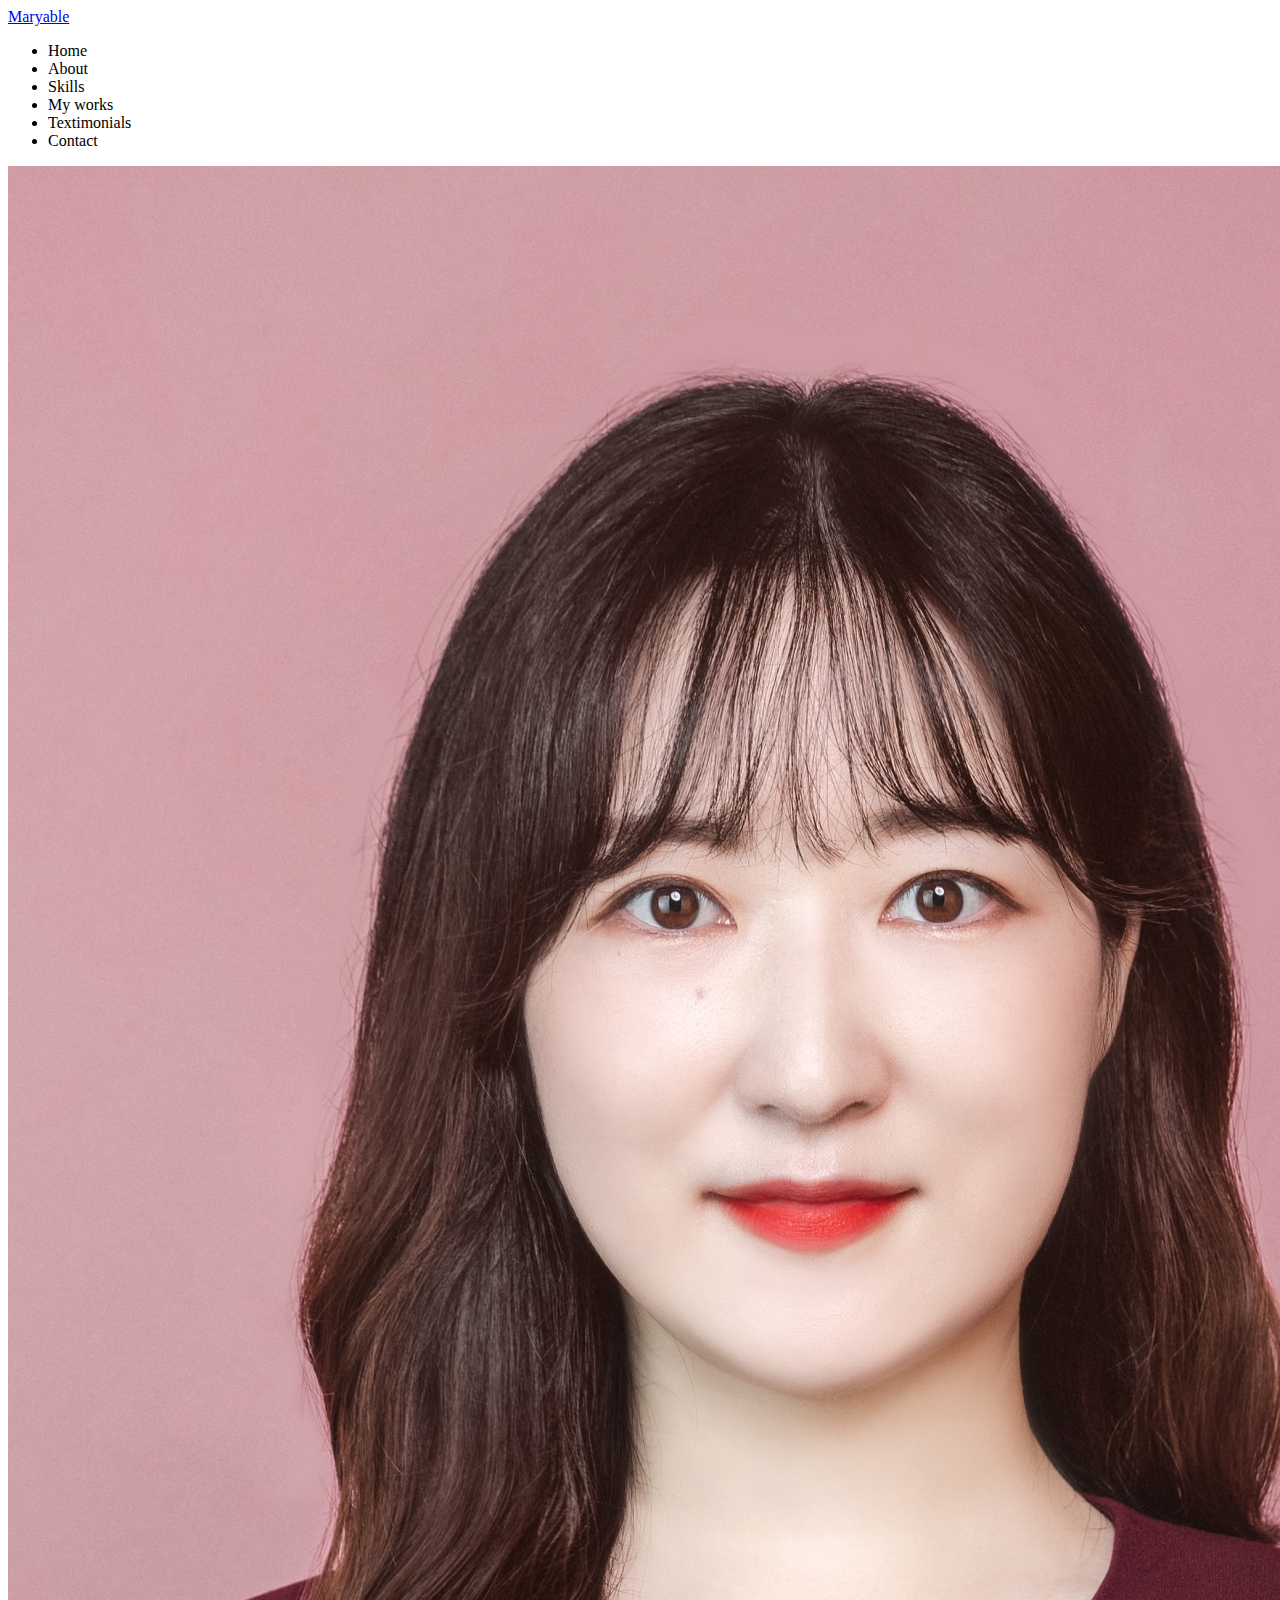
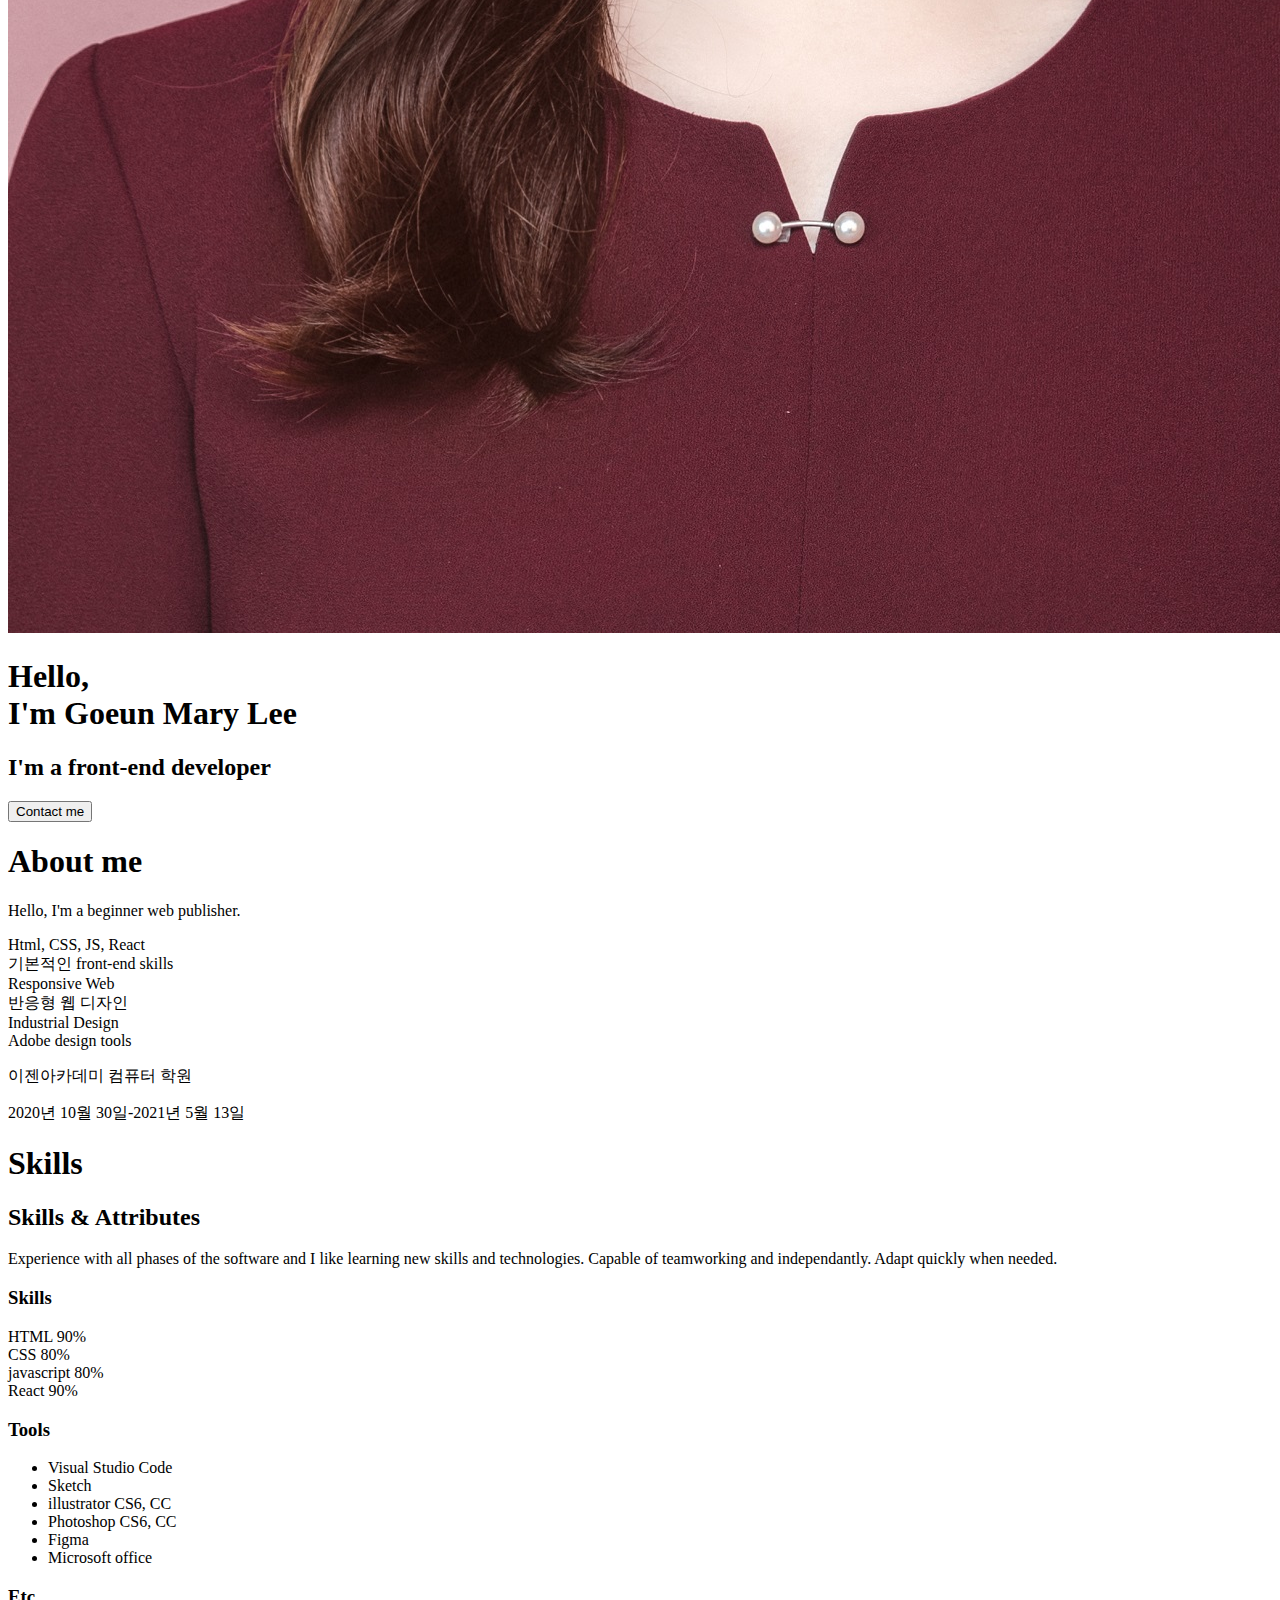
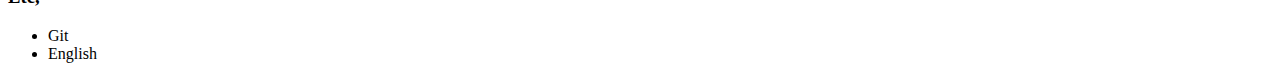
==== dreamcoding.html @ 1b55fbc9 "html-major_agiain" ====
<!DOCTYPE html>
<html lang="en">
<head>
    <meta charset="UTF-8">
    <meta name="viewport" content="width=device-width, initial-scale=1.0">
    <title>Mary's Portfolio</title>
    <meta name="description" content="portfolio for engineer Mary">
    <meta name="author" content="Goeun Mary Lee">
    <link rel = "preconnect"href = "https://fonts.gstatic.com">
    <link href = "https://fonts.googleapis.com/css2? family = Open + Sans : wght @ 300 & display = swap "rel ="stylesheet ">
    <script src="https://kit.fontawesome.com/b3711eecd7.js" crossorigin="anonymous"></script>
    <link rel="icon" type="images/png" href="images/Mary_favicon.png">
</head>
<body>
        <!-- nav bar -->
    <nav id="navbar">
        <div class="navbar__logo"><img src="images/Goeun_favicon.png" alt=""><a href="#">Maryable</a></div>
        <div>
            <ul class="navbar__menu">
                <li class="navbar__menu__item">Home</li>
                <li class="navbar__menu__item">About</li>
                <li class="navbar__menu__item">Skills</li>
                <li class="navbar__menu__item">My works</li>
                <li class="navbar__menu__item">Textimonials</li>
                <li class="navbar__menu__item">Contact</li>
            </ul>
        </div>
    </nav>
        <!-- home -->
    <section id="home">
        <img src="images/AvatarID.JPG" alt="MaryIDphoto" class="home__avatar">
        <h1 class="home__title">Hello, <br>
            I'm Goeun Mary Lee</h1>
            <h2 class="home__description">I'm a front-end developer</h2>
            <button class="home__contact">Contact me</button>
    </section>

        <!-- about -->
    <section id="about">
        <h1>About me</h1>
        <p>Hello, I'm a beginner web publisher. </p>
        <div class="about__majors">
            <div class="major"> <!-- Front-end major -->
                <div class="major__icon">
                    <i class="fab fa-html5"></i>
                </div>
                <div class="major__title">Html, CSS, JS, React</div>
                <div class="major__description">기본적인 front-end skills</div>
            </div> 

            <div class="major"> <!-- Responsive web major -->
                <div class="major__icon">
                    <i class="fas fa-laptop-code"></i>
                </div>
                <div class="major__title">Responsive Web</div>
                <div class="major__description">반응형 웹 디자인</div>
            </div>

            <div class="major"> <!-- design major -->
                <div class="major__icon">
                    <i class="fas fa-vector-square"></i>
                </div>
                <div class="major__title">Industrial Design</div>
                <div class="major__description">Adobe design tools</div>
            </div>

        </div>
        <div class="about__edu">
            <p class="school__name">이젠아카데미 컴퓨터 학원</p>
            <p class="school__period">2020년 10월 30일-2021년 5월 13일</p>
        </div>
    </section>

        <!-- skills -->
    <section id="skills">
        <h1>Skills</h1>
        <h2>Skills & Attributes</h2>
        <p>Experience with all phases of the software and I like learning new skills and technologies. Capable of teamworking and independantly. Adapt quickly when needed.</p>
        <div class="skillset">
            <div class="skillset__left">
                <h3 class="skillset__title">Skills</h3>
                <div class="skill">
                    <div class="skill_description">
                        <span>HTML</span>
                        <span>90%</span>
                    </div>
                    <div class="skill__bar">
                        <div class="skill__value"></div>
                    </div>
                </div> <!-- skill end -->

                <div class="skill">
                    <div class="skill_description">
                        <span>CSS</span>
                        <span>80%</span>
                    </div>
                    <div class="skill__bar">
                        <div class="skill__value"></div>
                    </div>
                </div> <!-- skill end -->

                <div class="skill">
                    <div class="skill_description">
                        <span>javascript</span>
                        <span>80%</span>
                    </div>
                    <div class="skill__bar">
                        <div class="skill__value"></div>
                    </div>
                </div> <!-- skill end -->

                <div class="skill">
                    <div class="skill_description">
                        <span>React</span>
                        <span>90%</span>
                    </div>
                    <div class="skill__bar">
                        <div class="skill__value"></div>
                    </div>
                </div> <!-- skill end -->
            </div> <!-- skillset left end -->
            <div class="skills__right">
                <div class="tools">
                    <h3 class="skillset__title">Tools</h3>
                    <ul class="tools__lists">
                        <li><span>Visual Studio Code</span></li>
                        <li><span>Sketch</span></li>
                        <li><span>illustrator CS6, CC</span></li>
                        <li><span>Photoshop CS6, CC</span></li>
                        <li><span>Figma</span></li>
                        <li><span>Microsoft office</span></li>
                    </ul>
                </div>
                <div class="etc">
                    <h3 class="skillset__title">Etc,</h3>
                    <ul class="tools__etc">
                        <li><span>Git</span></li>
                        <li><span>English</span></li>
                </div>
            </div> <!-- skills right end -->
        </div> <!-- skill set end -->
    </section>


        <!-- work -->
    <section id="work"></section>
        <!-- textimonials -->
    <section id="textimonials"></section>
        <!-- contact -->
    <section id="contact"></section>
</body>
</html>
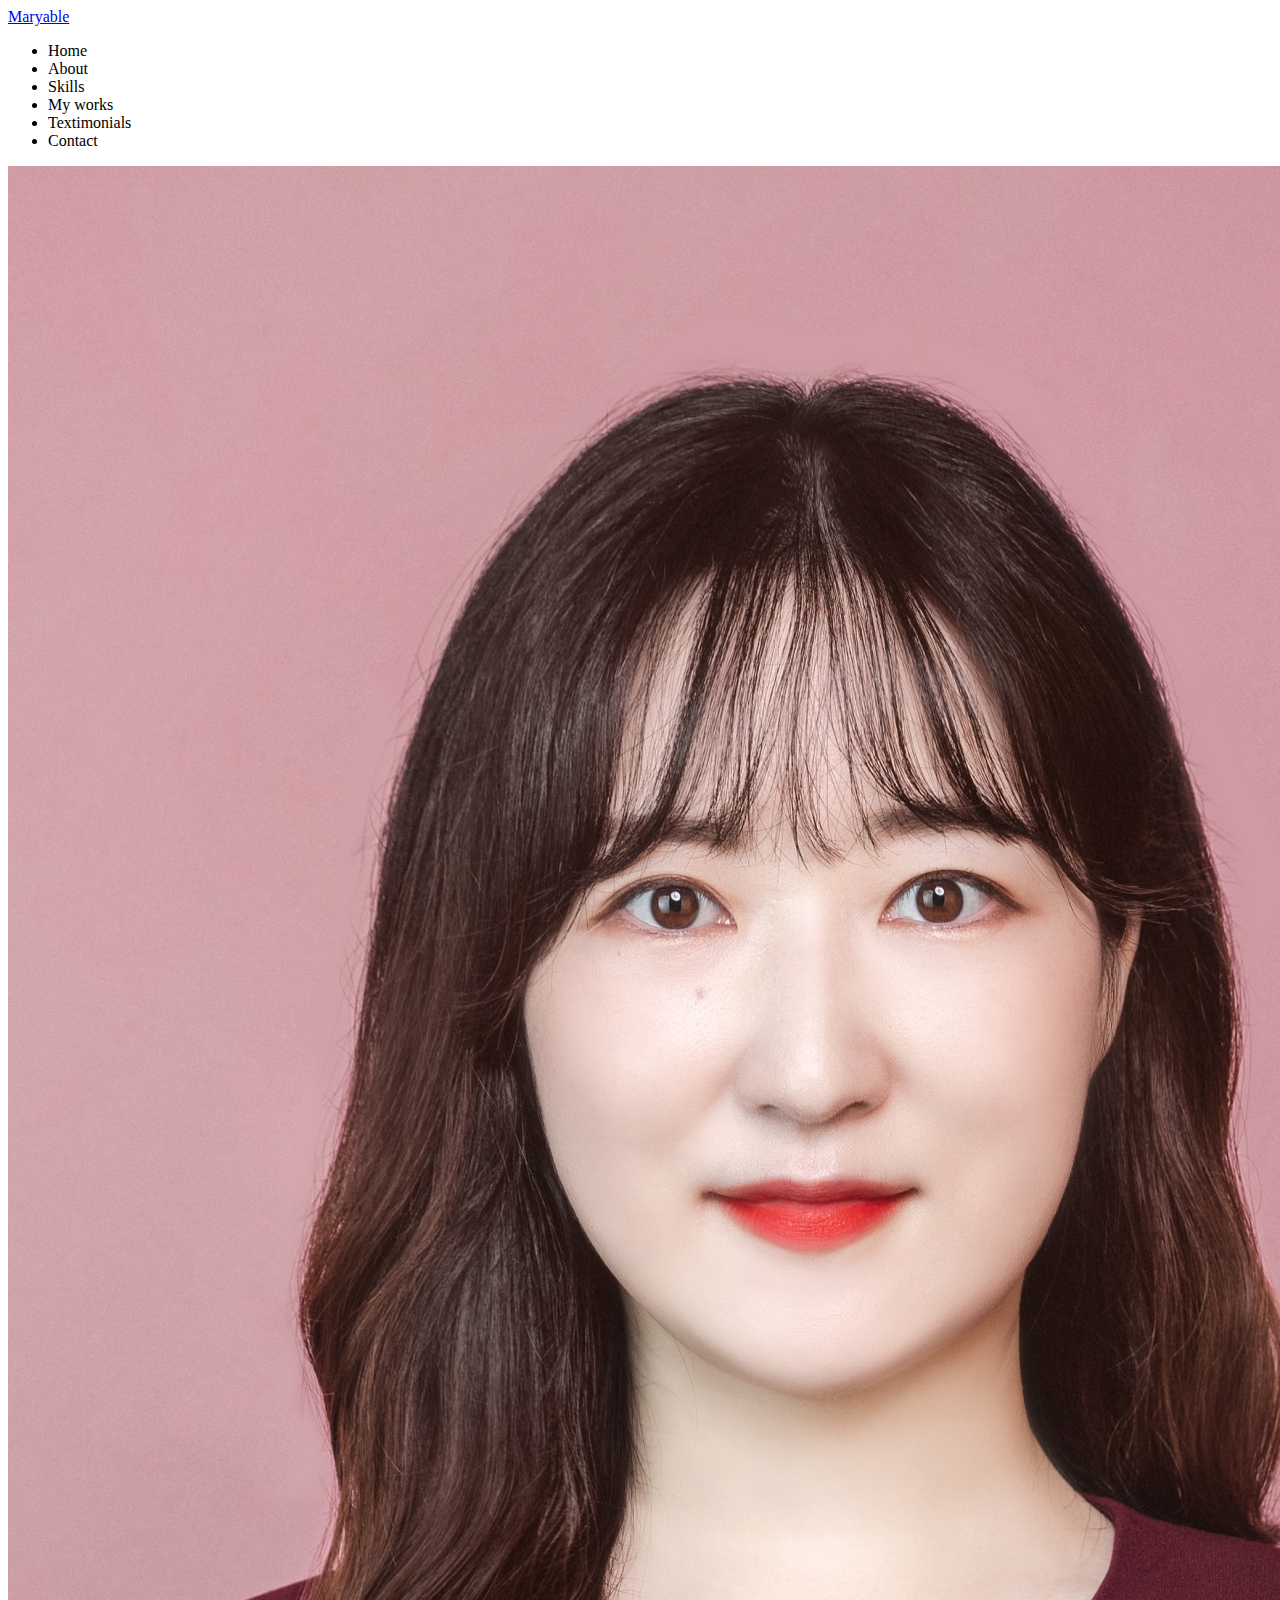
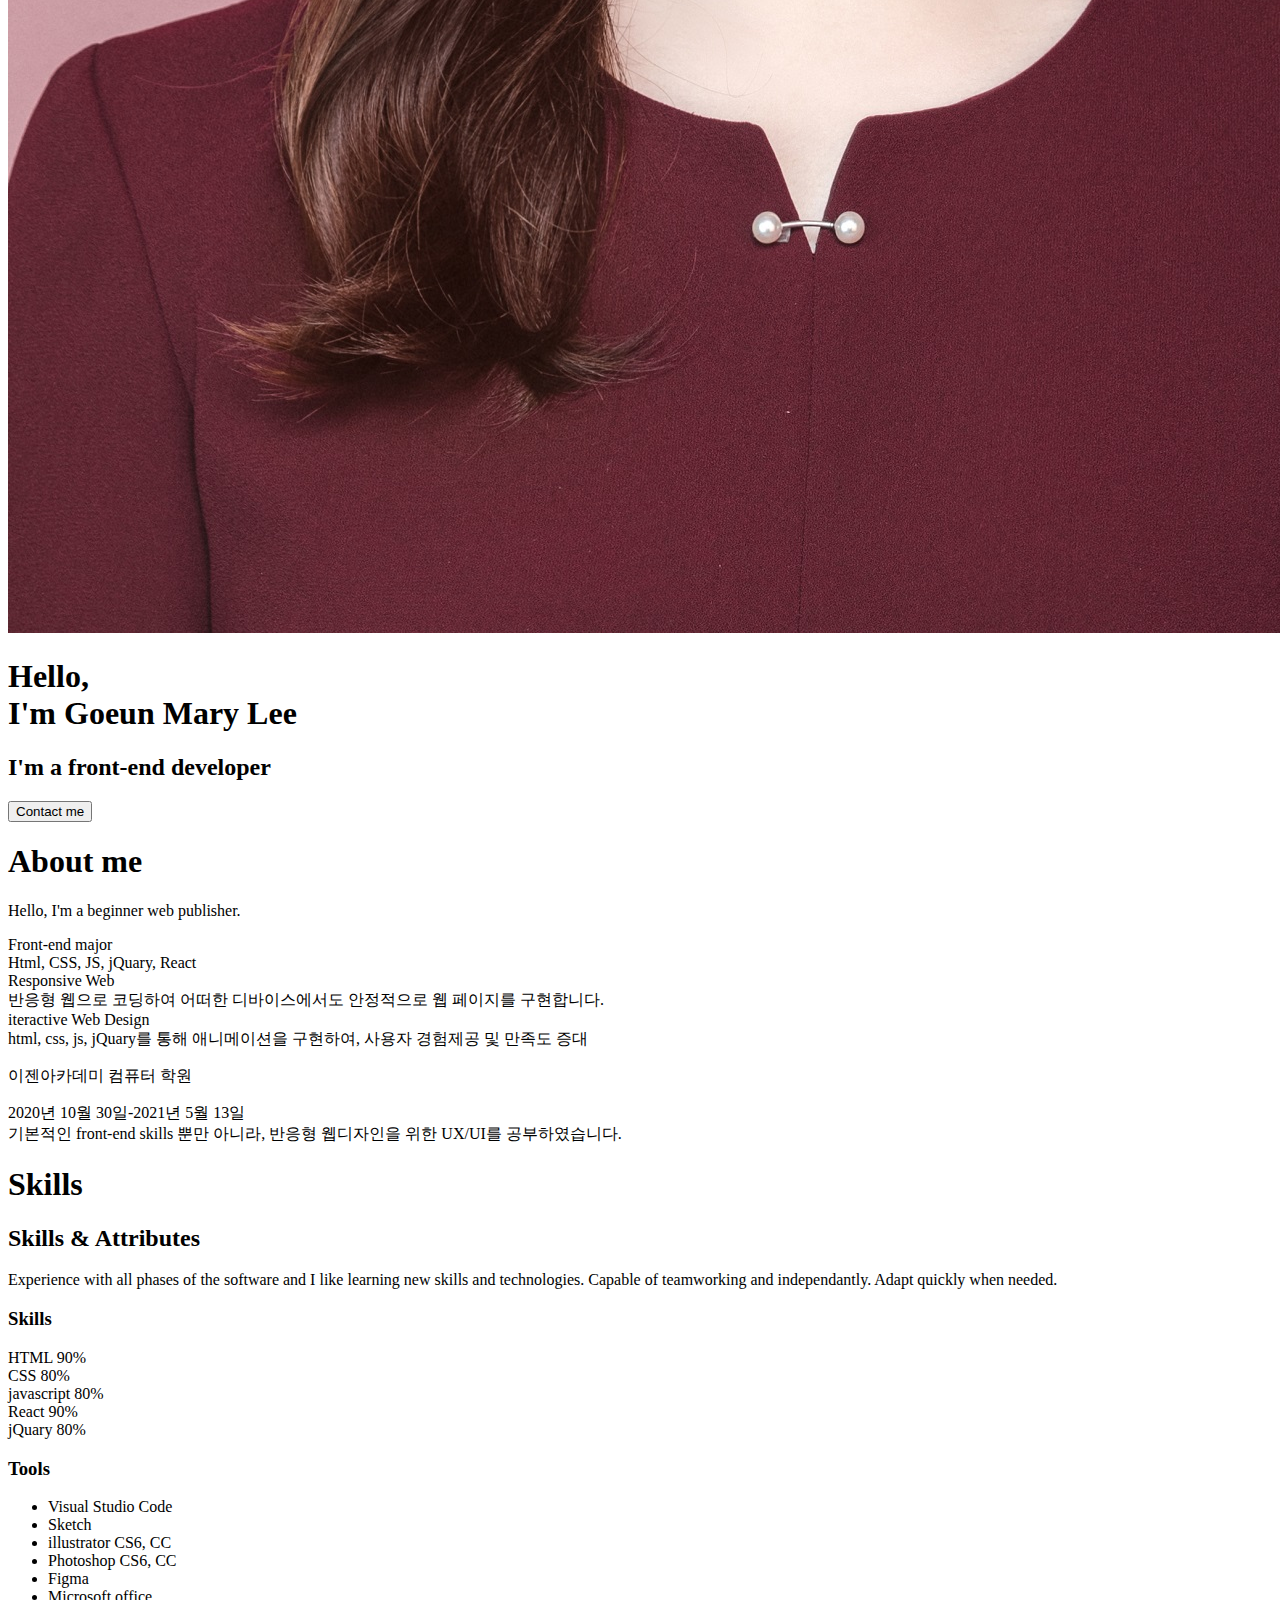
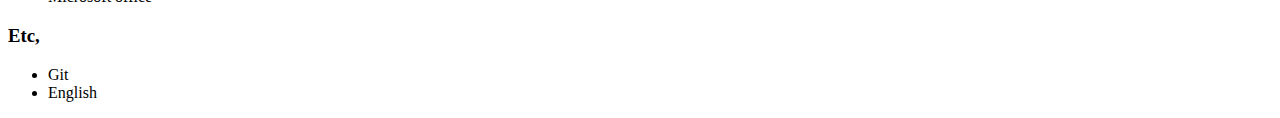
==== commit 731a36e0: "html-skills_major_update" ====
--- a/dreamcoding.html
+++ b/dreamcoding.html
@@ -44,8 +44,8 @@
                 <div class="major__icon">
                     <i class="fab fa-html5"></i>
                 </div>
-                <div class="major__title">Html, CSS, JS, React</div>
-                <div class="major__description">기본적인 front-end skills</div>
+                <div class="major__title">Front-end major</div>
+                <div class="major__description">Html, CSS, JS, jQuary, React</div>
             </div> 
 
             <div class="major"> <!-- Responsive web major -->
@@ -53,21 +53,21 @@
                     <i class="fas fa-laptop-code"></i>
                 </div>
                 <div class="major__title">Responsive Web</div>
-                <div class="major__description">반응형 웹 디자인</div>
+                <div class="major__description">반응형 웹으로 코딩하여 어떠한 디바이스에서도 안정적으로 웹 페이지를 구현합니다. </div>
             </div>
 
             <div class="major"> <!-- design major -->
                 <div class="major__icon">
                     <i class="fas fa-vector-square"></i>
                 </div>
-                <div class="major__title">Industrial Design</div>
-                <div class="major__description">Adobe design tools</div>
+                <div class="major__title">iteractive Web Design</div>
+                <div class="major__description">html, css, js, jQuary를 통해 애니메이션을 구현하여, 사용자 경험제공 및 만족도 증대 </div>
             </div>
 
         </div>
         <div class="about__edu">
             <p class="school__name">이젠아카데미 컴퓨터 학원</p>
-            <p class="school__period">2020년 10월 30일-2021년 5월 13일</p>
+            <p class="school__period">2020년 10월 30일-2021년 5월 13일<br> 기본적인 front-end skills 뿐만 아니라, 반응형 웹디자인을 위한 UX/UI를 공부하였습니다. </p>
         </div>
     </section>
 
@@ -118,6 +118,17 @@
                         <div class="skill__value"></div>
                     </div>
                 </div> <!-- skill end -->
+
+                <div class="skill">
+                    <div class="skill_description">
+                        <span>jQuary</span>
+                        <span>80%</span>
+                    </div>
+                    <div class="skill__bar">
+                        <div class="skill__value"></div>
+                    </div>
+                </div> <!-- skill end -->
+
             </div> <!-- skillset left end -->
             <div class="skills__right">
                 <div class="tools">
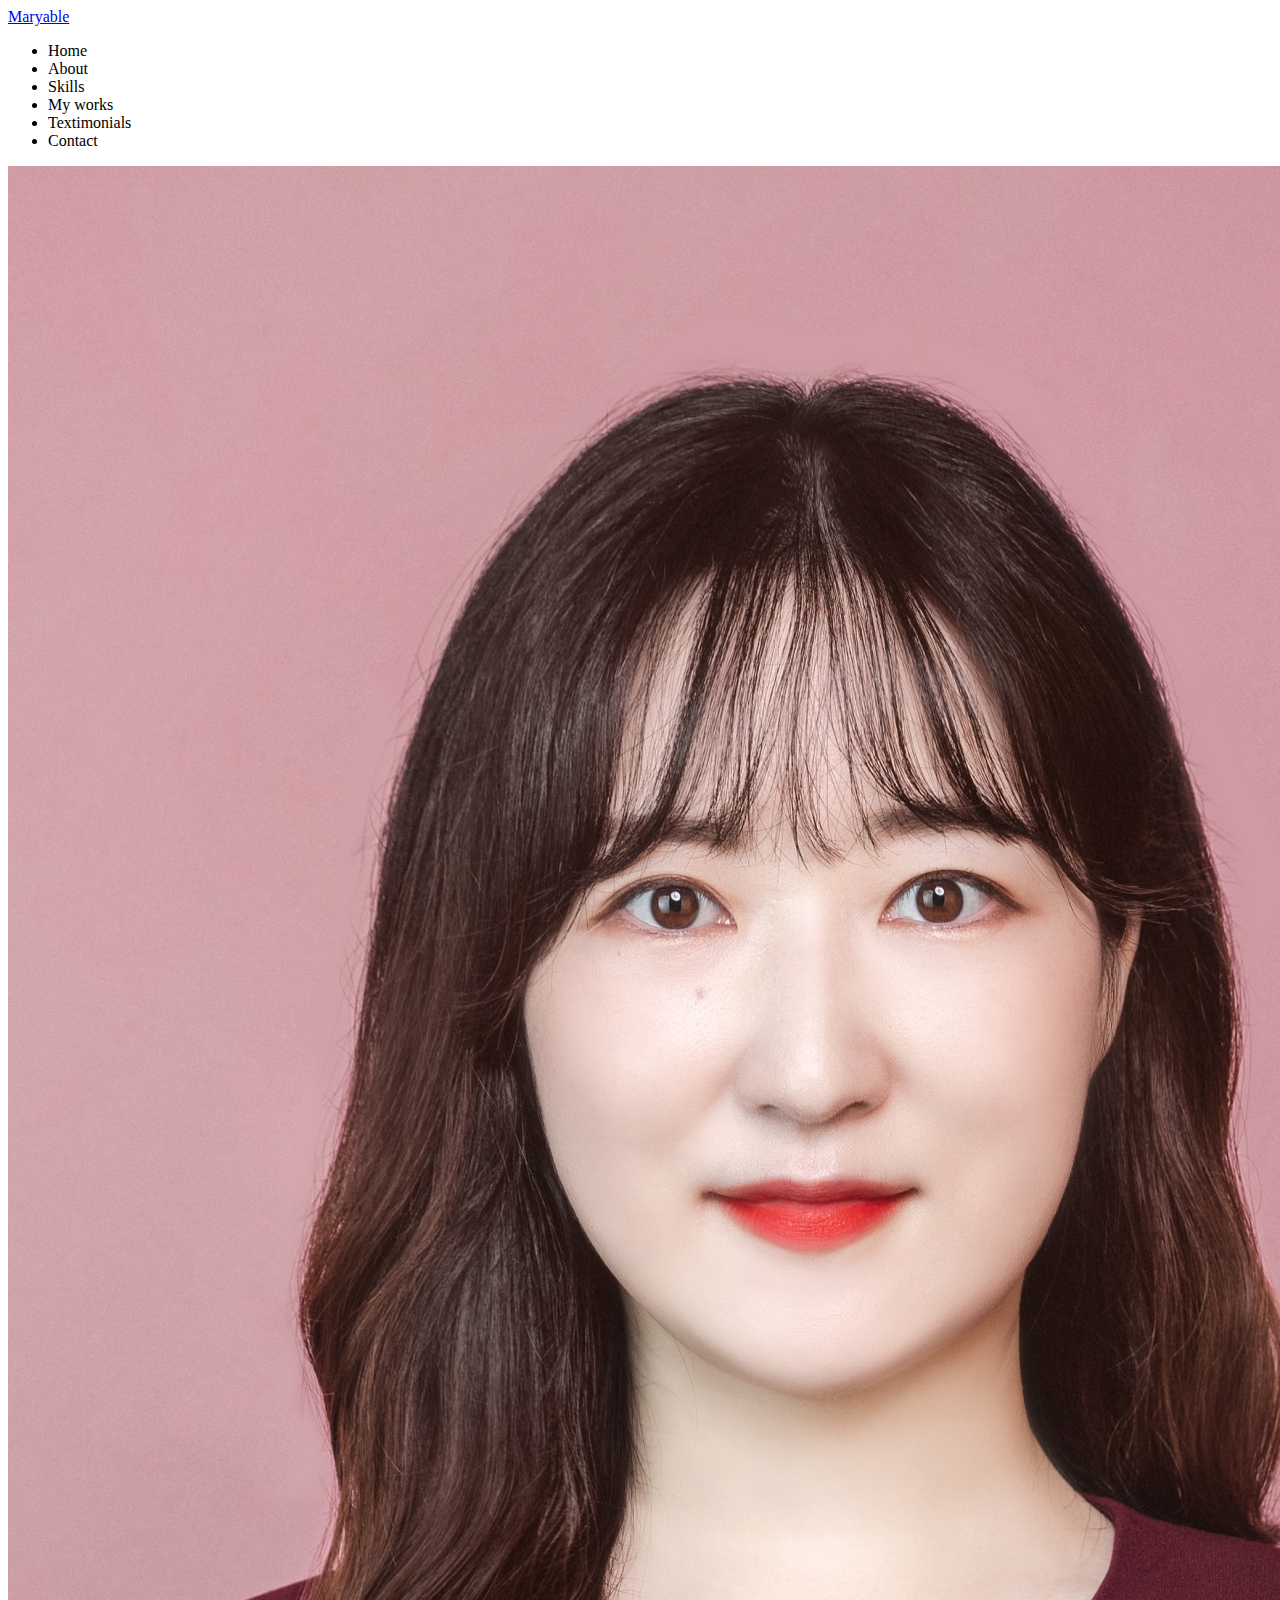
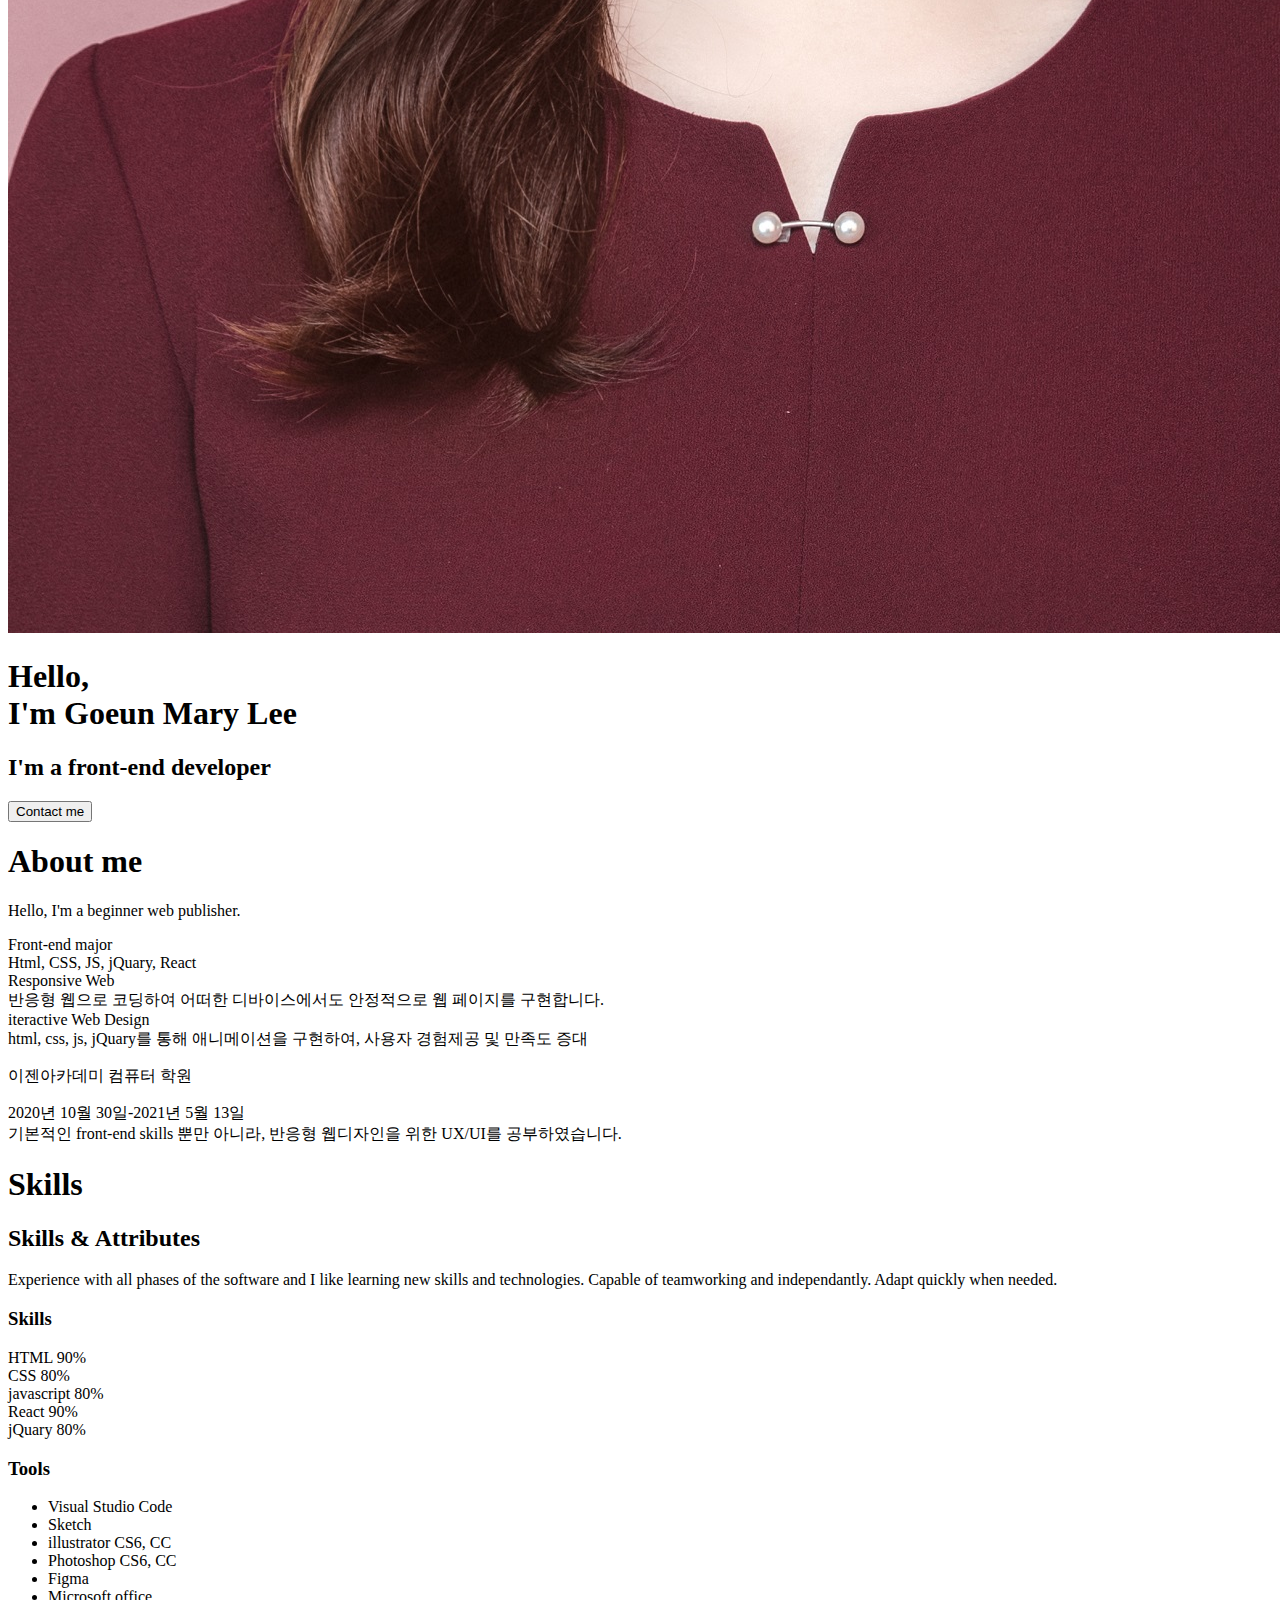
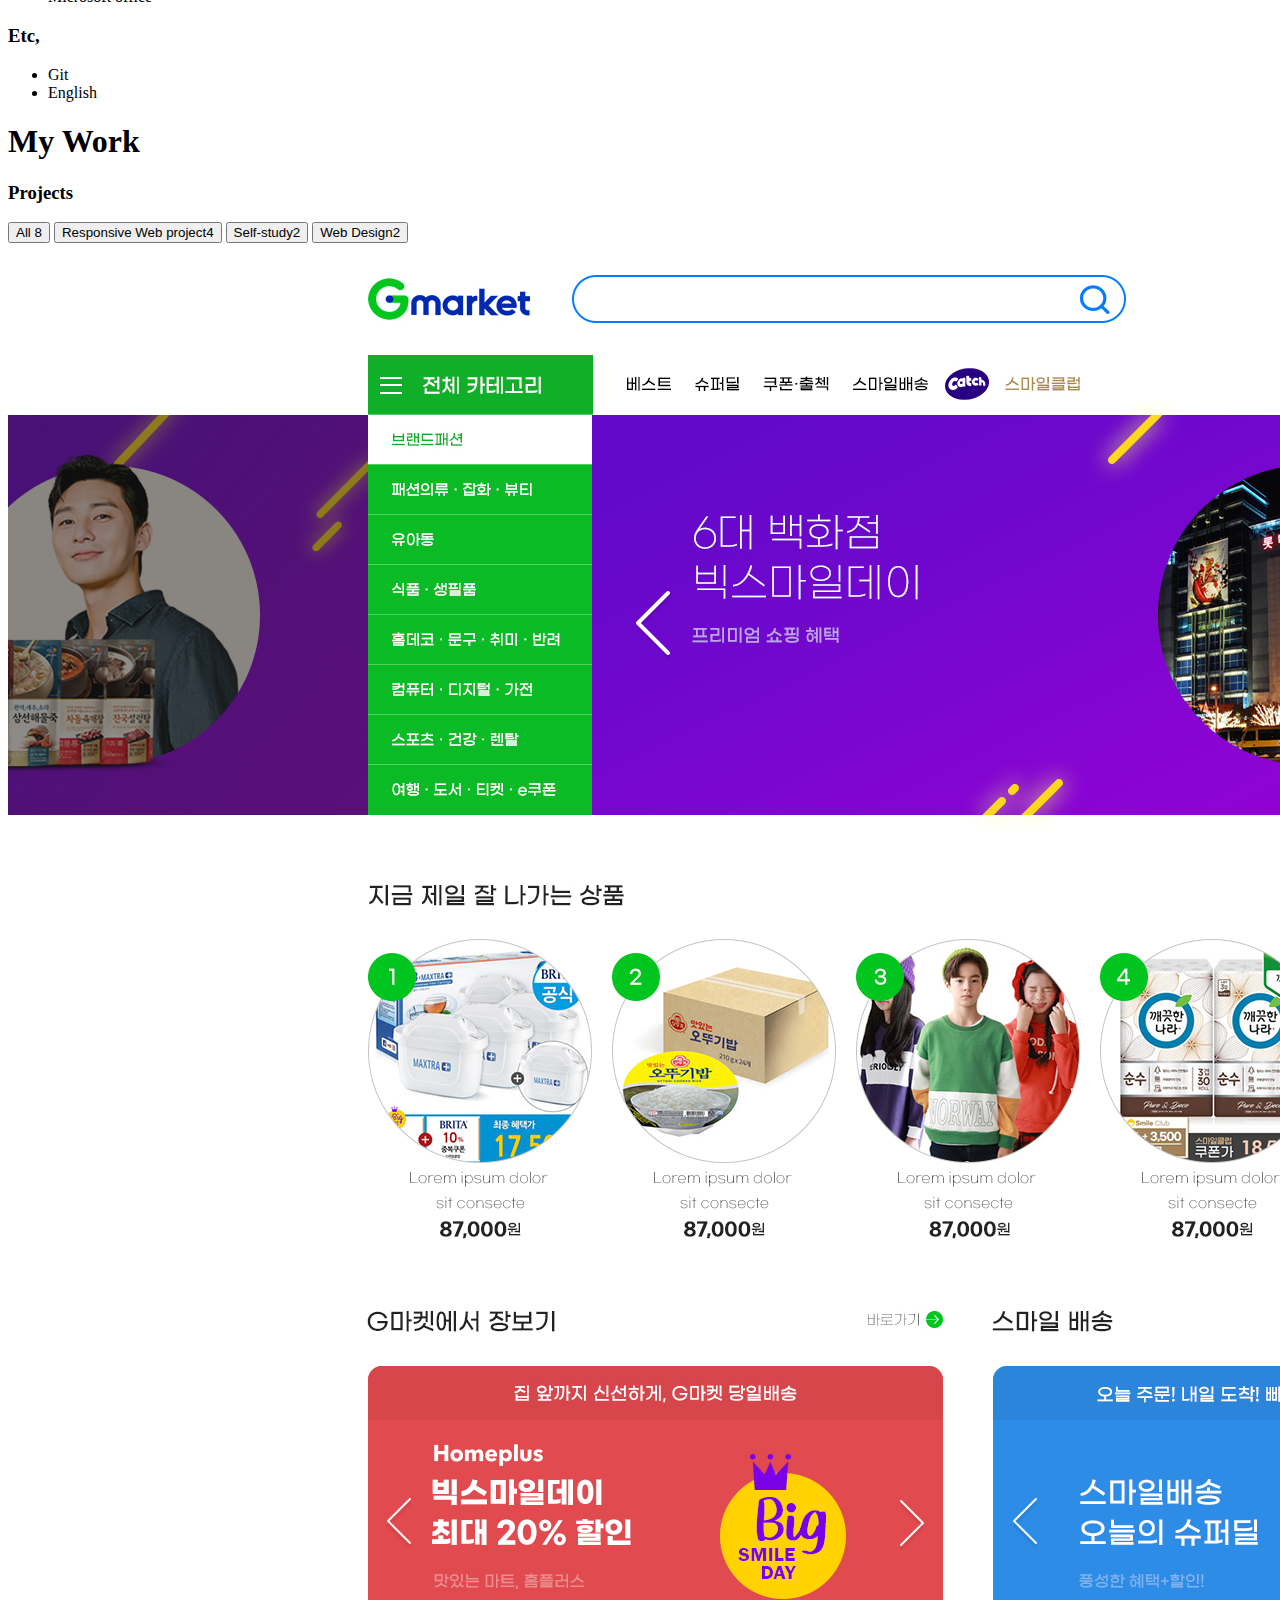
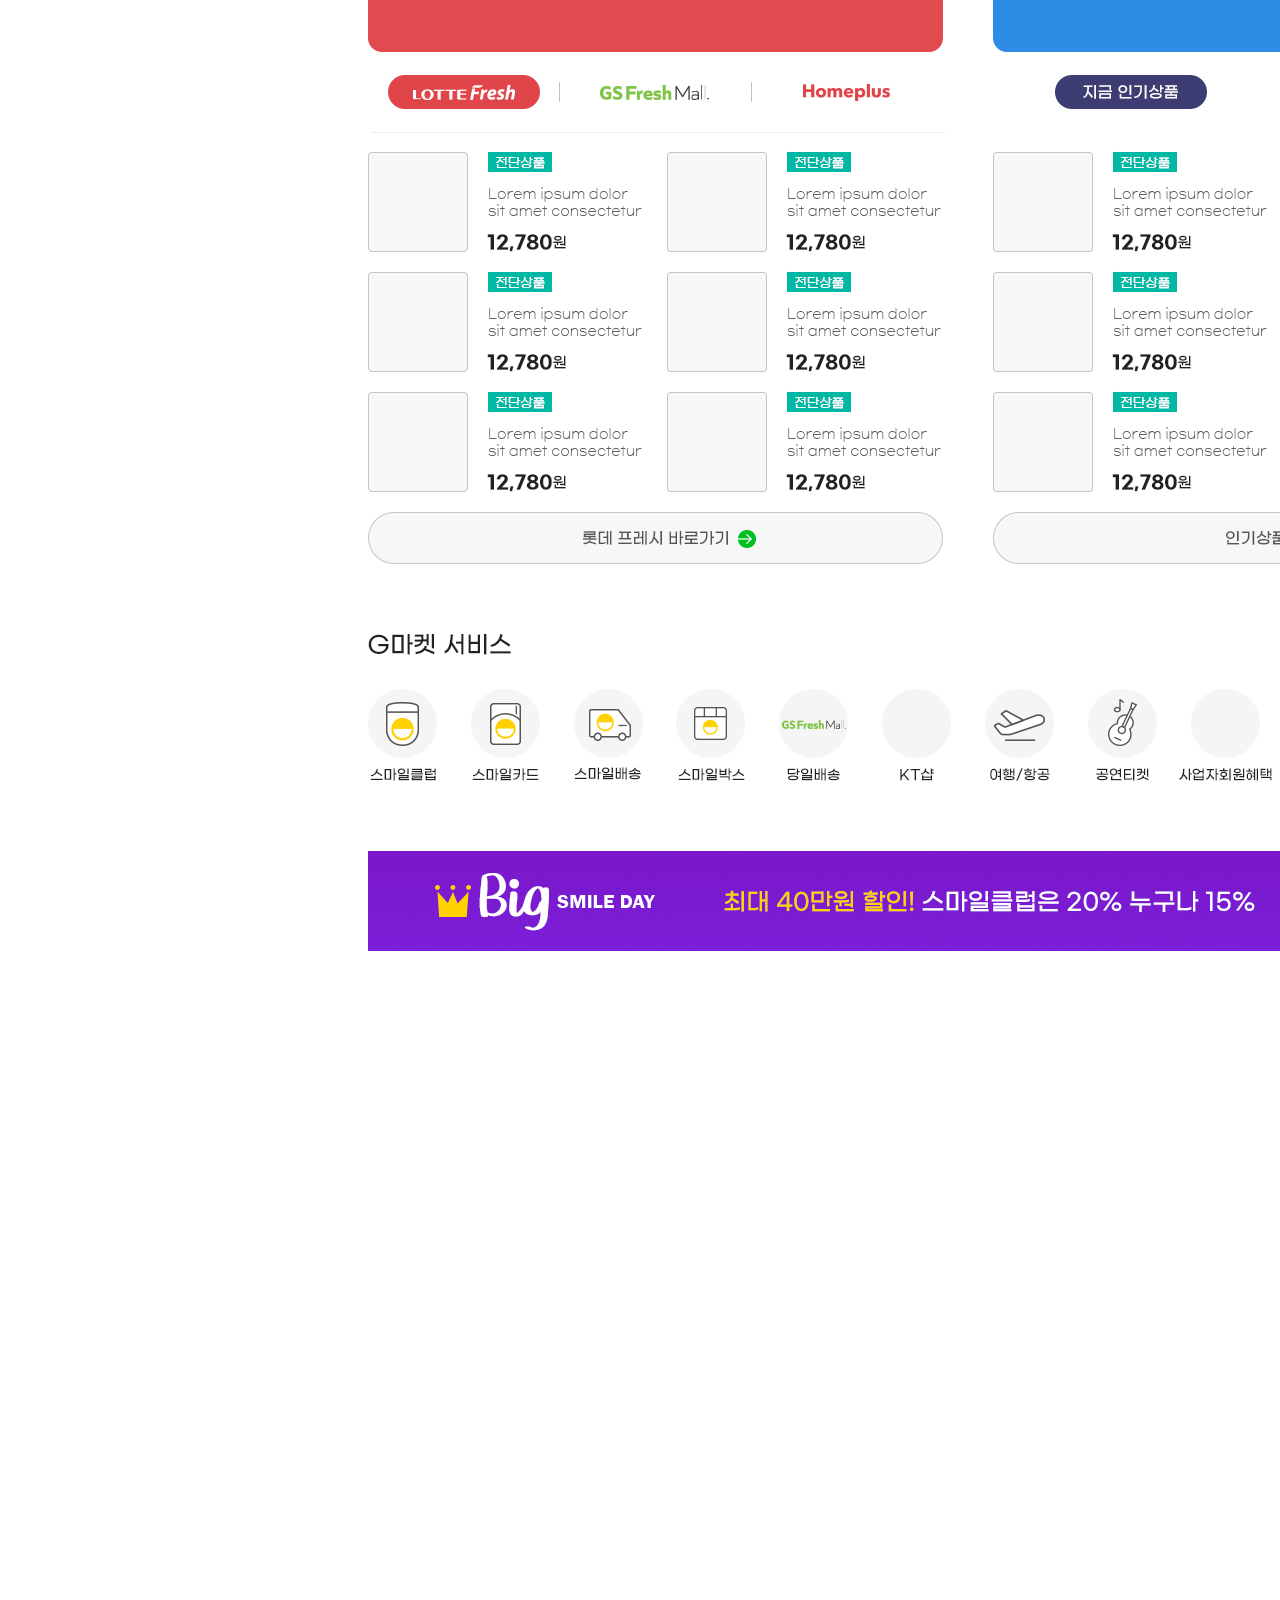
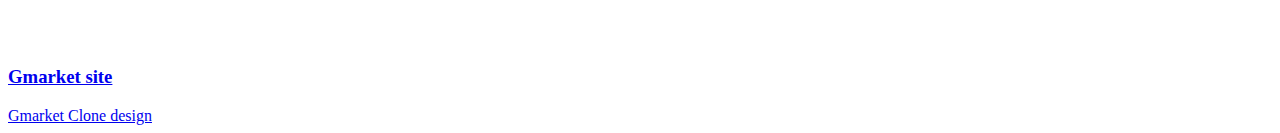
==== commit a083bf1d: "html-work" ====
--- a/dreamcoding.html
+++ b/dreamcoding.html
@@ -154,7 +154,22 @@
 
 
         <!-- work -->
-    <section id="work"></section>
+    <section id="work">
+        <h1>My Work</h1>
+        <h3>Projects</h3>
+        <div class="work___categories">
+            <button class="cartegory___btn">All <span class="cartegory___count">8</span></button>
+            <button class="cartegory___btn">Responsive Web project<span class="cartegory___count">4</span></button>
+            <button class="cartegory___btn">Self-study<span class="cartegory___count">2</span></button>
+            <button class="cartegory___btn">Web Design<span class="cartegory___count">2</span></button>
+        </div>
+        <div class="work__projects">
+            <a href="https://github.com/Maryable" class="project" target="blank">
+                <img src="images/projects/Gmarket 고은1105.jpg" alt="project" class="project___img">
+                <div class="project___description"><h3>Gmarket site</h3> <span>Gmarket Clone design </span></div>
+            </a>
+        </div>
+    </section>
         <!-- textimonials -->
     <section id="textimonials"></section>
         <!-- contact -->
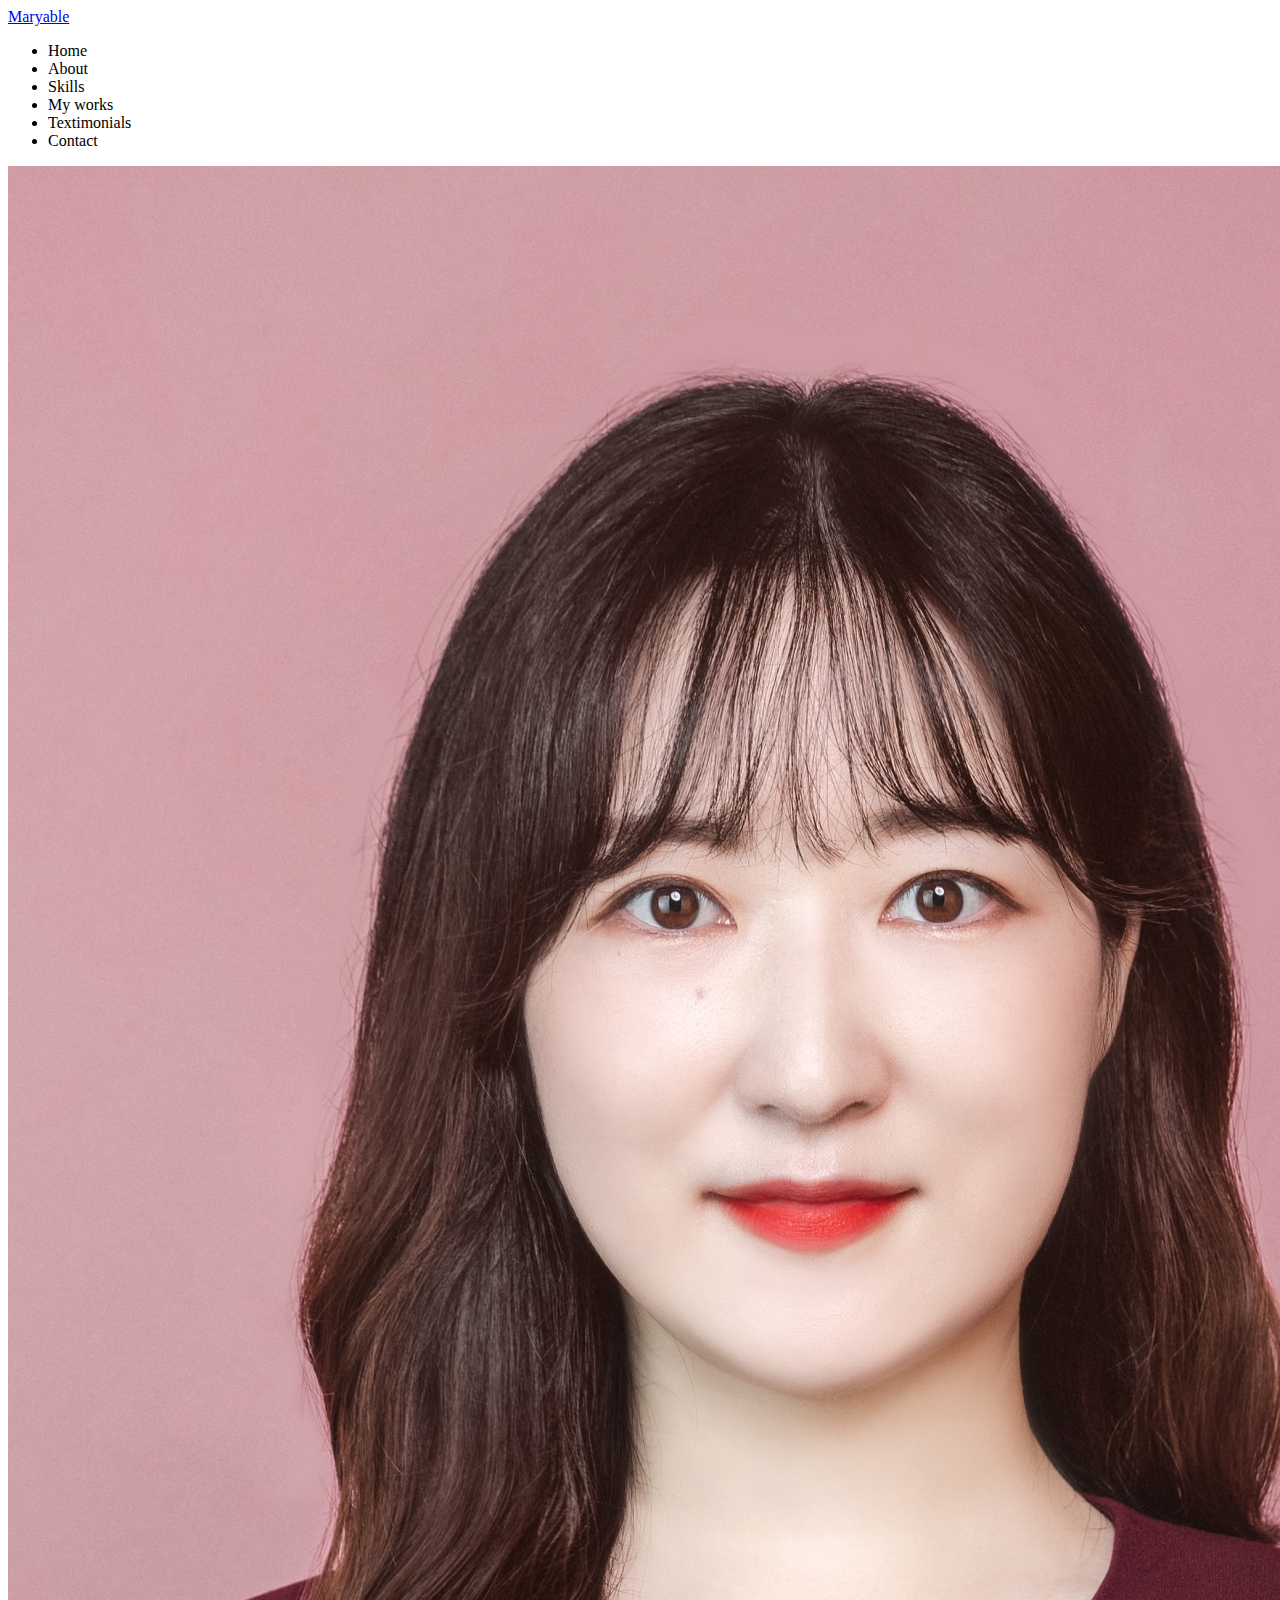
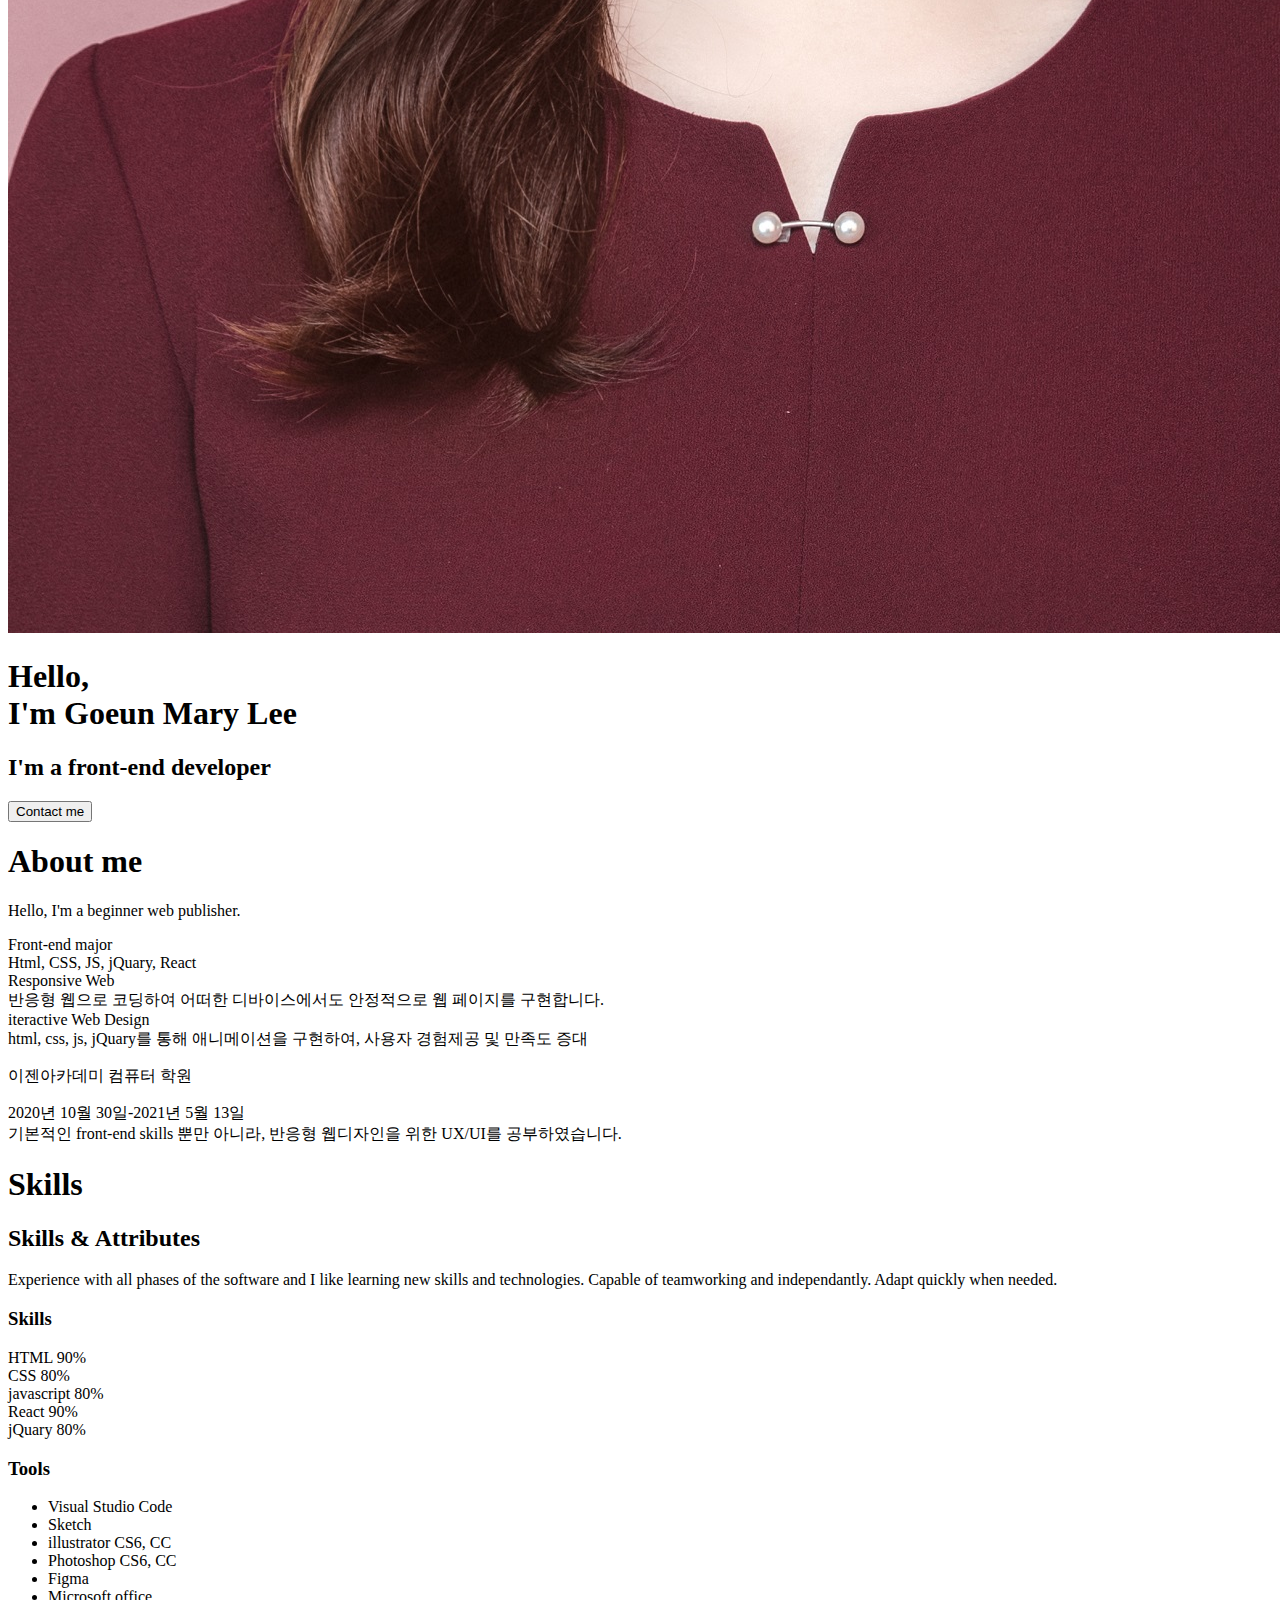
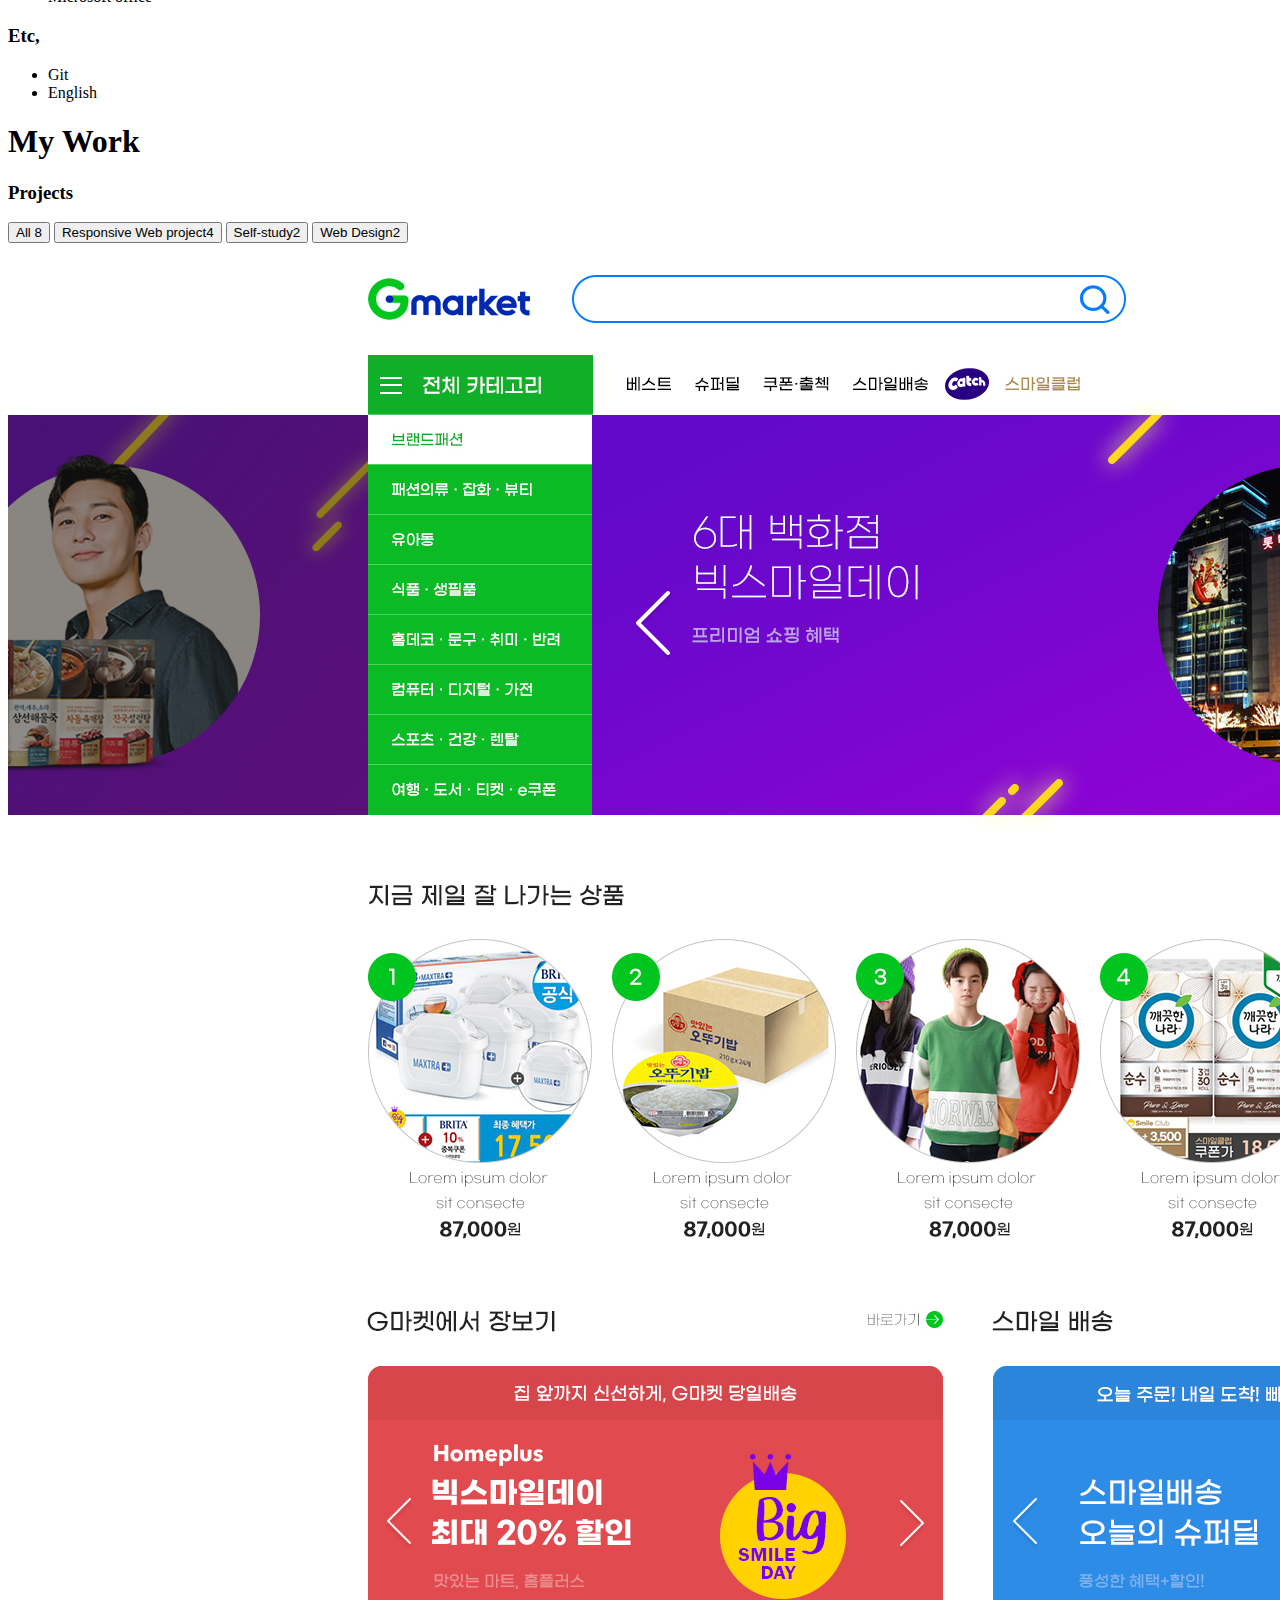
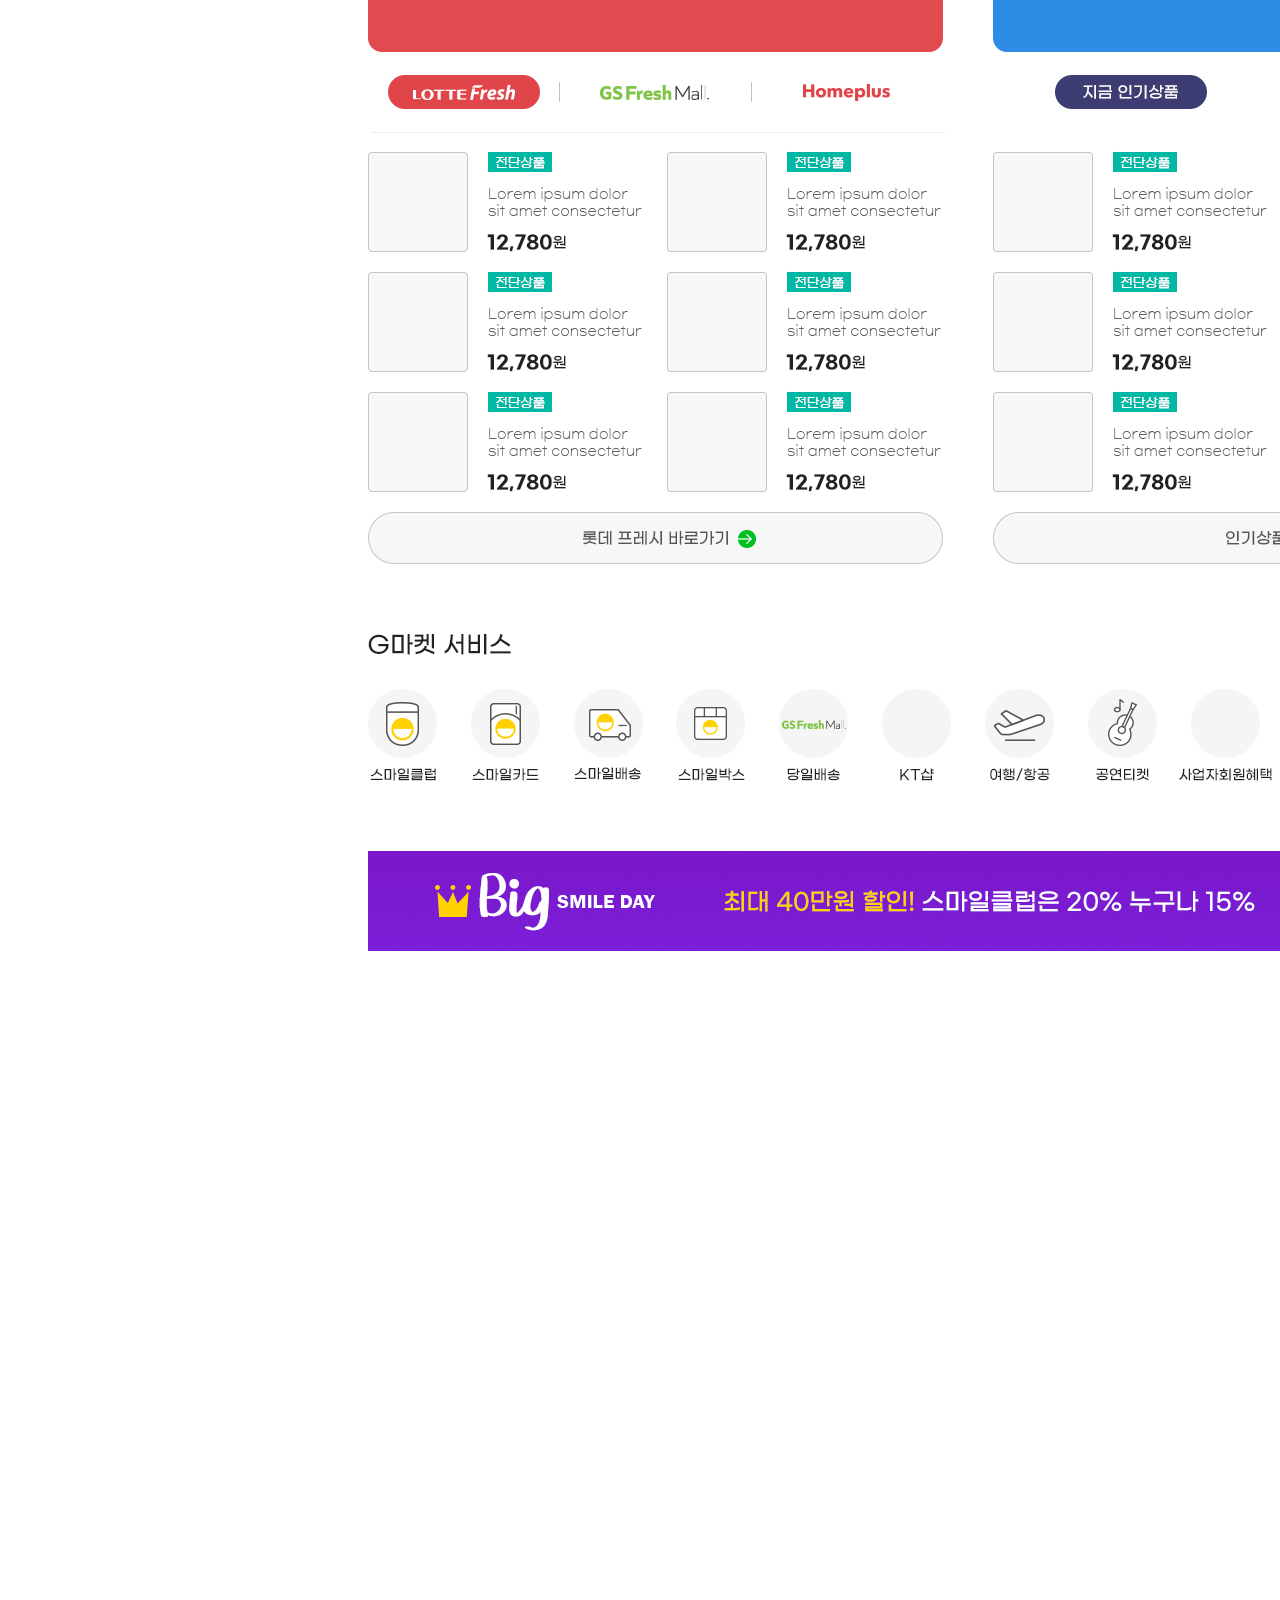
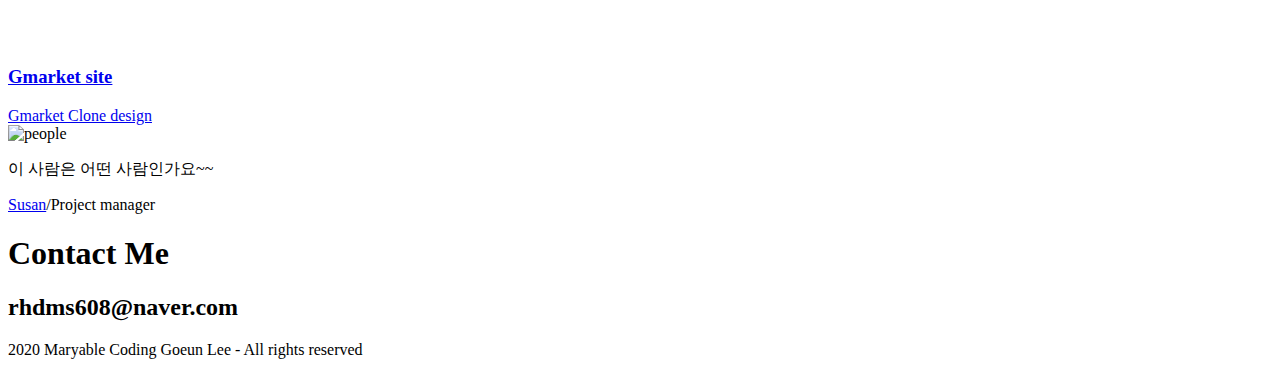
==== commit ed3ea1ca: "html-contact" ====
--- a/dreamcoding.html
+++ b/dreamcoding.html
@@ -5,7 +5,9 @@
     <meta name="viewport" content="width=device-width, initial-scale=1.0">
     <title>Mary's Portfolio</title>
     <meta name="description" content="portfolio for engineer Mary">
+    <!-- 웹사이트 설명 -->
     <meta name="author" content="Goeun Mary Lee">
+    <!-- 누가 만들었는지 설명 -->
     <link rel = "preconnect"href = "https://fonts.gstatic.com">
     <link href = "https://fonts.googleapis.com/css2? family = Open + Sans : wght @ 300 & display = swap "rel ="stylesheet ">
     <script src="https://kit.fontawesome.com/b3711eecd7.js" crossorigin="anonymous"></script>
@@ -170,9 +172,32 @@
             </a>
         </div>
     </section>
+
+
         <!-- textimonials -->
-    <section id="textimonials"></section>
+    <section id="textimonials">
+        <div class="testimonials">
+            <div class="testimonial">
+                <img src="images/favicon.png" alt="people" class="testimonial___avatar">
+                <div class="testimonial___speech-bubble">
+                    <p>이 사람은 어떤 사람인가요~~</p>
+                    <p class="name"><a href="#">Susan</a>/Project manager</p>
+                </div> <!-- testimonial__speech-bubble end -->
+            </div> <!-- testimonial end -->
+        </div> <!-- testimonials end-->
+    </section> <!-- testimonials end -->
+
+
         <!-- contact -->
-    <section id="contact"></section>
+    <section id="contact">
+        <h1 class="contatct___title">Contact Me</h1>
+        <h2 class="contact___email">rhdms608@naver.com</h2>
+        <div class="contact__links">
+            <a href="#"><i class="fab fa-github"></i></a>
+        <p class="contact___rights">
+            2020 Maryable Coding Goeun Lee - All rights reserved
+        </p>
+        </div>
+    </section>
 </body>
 </html>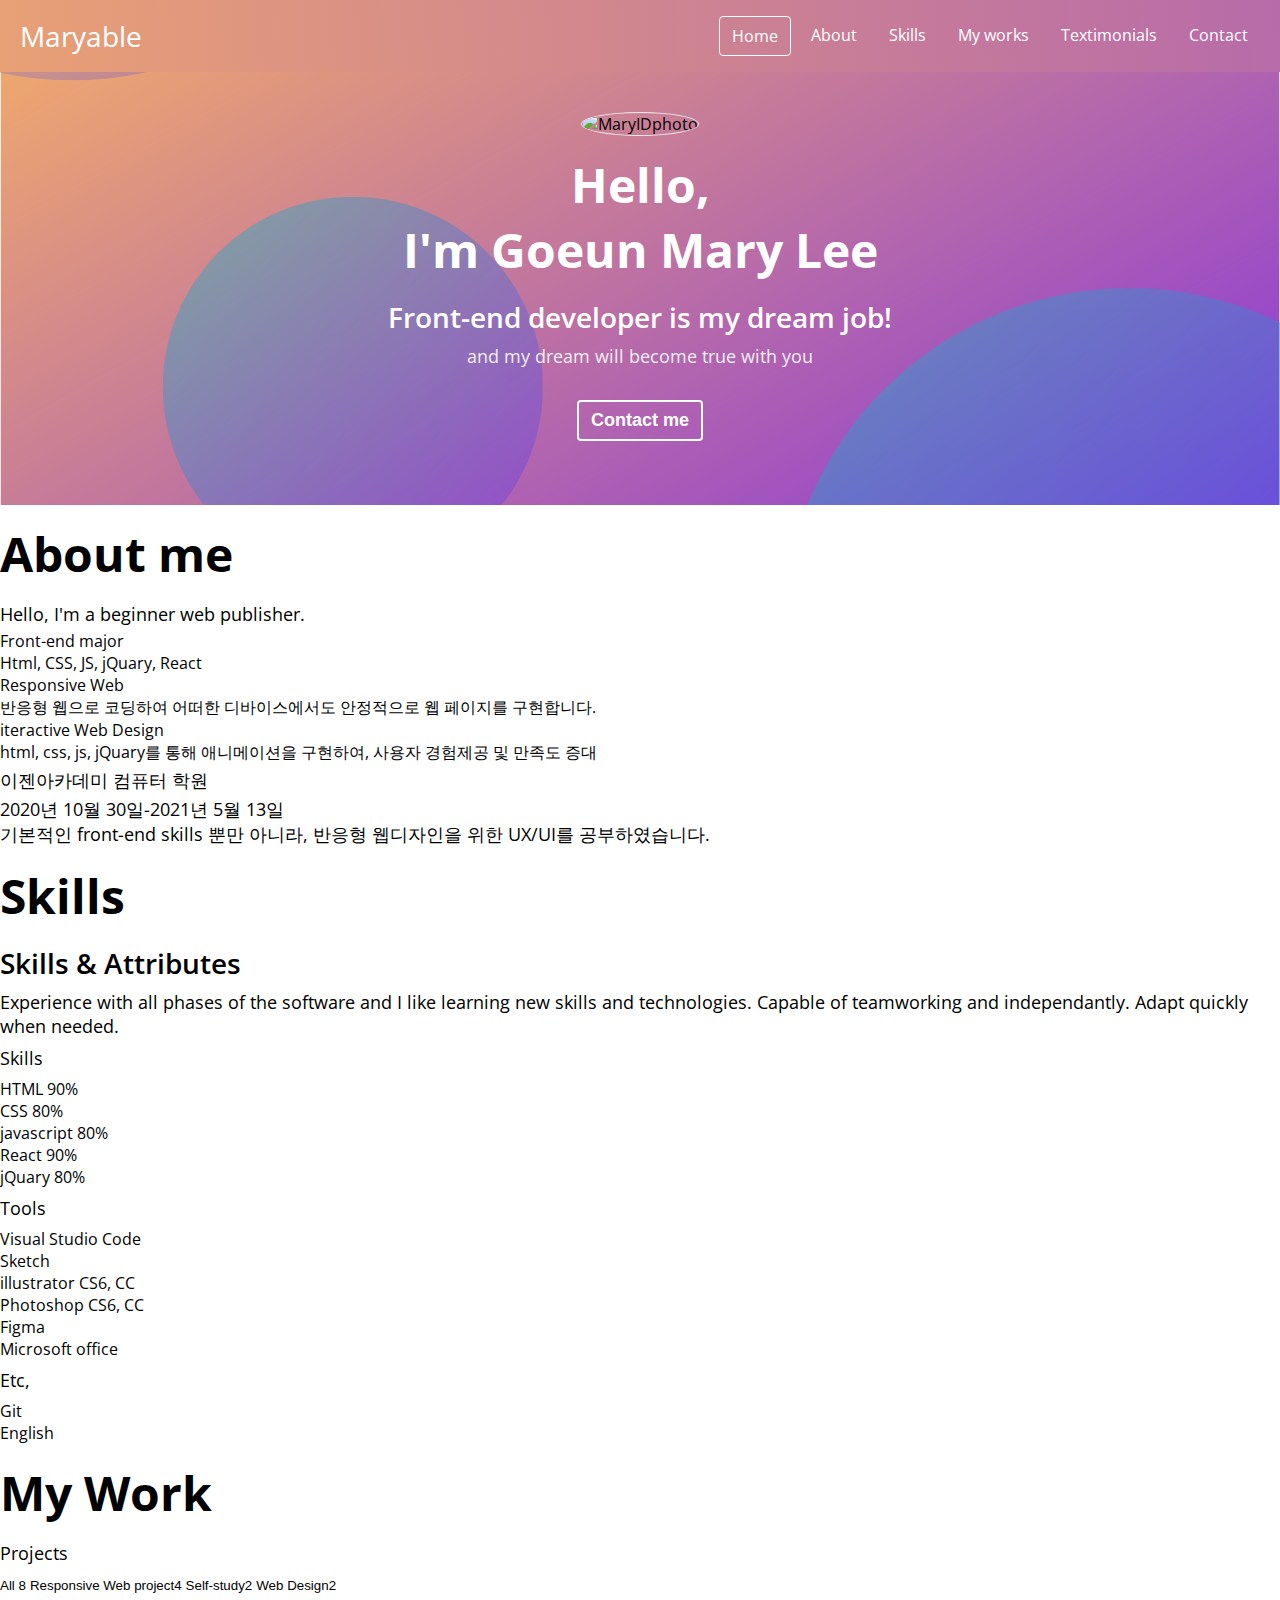
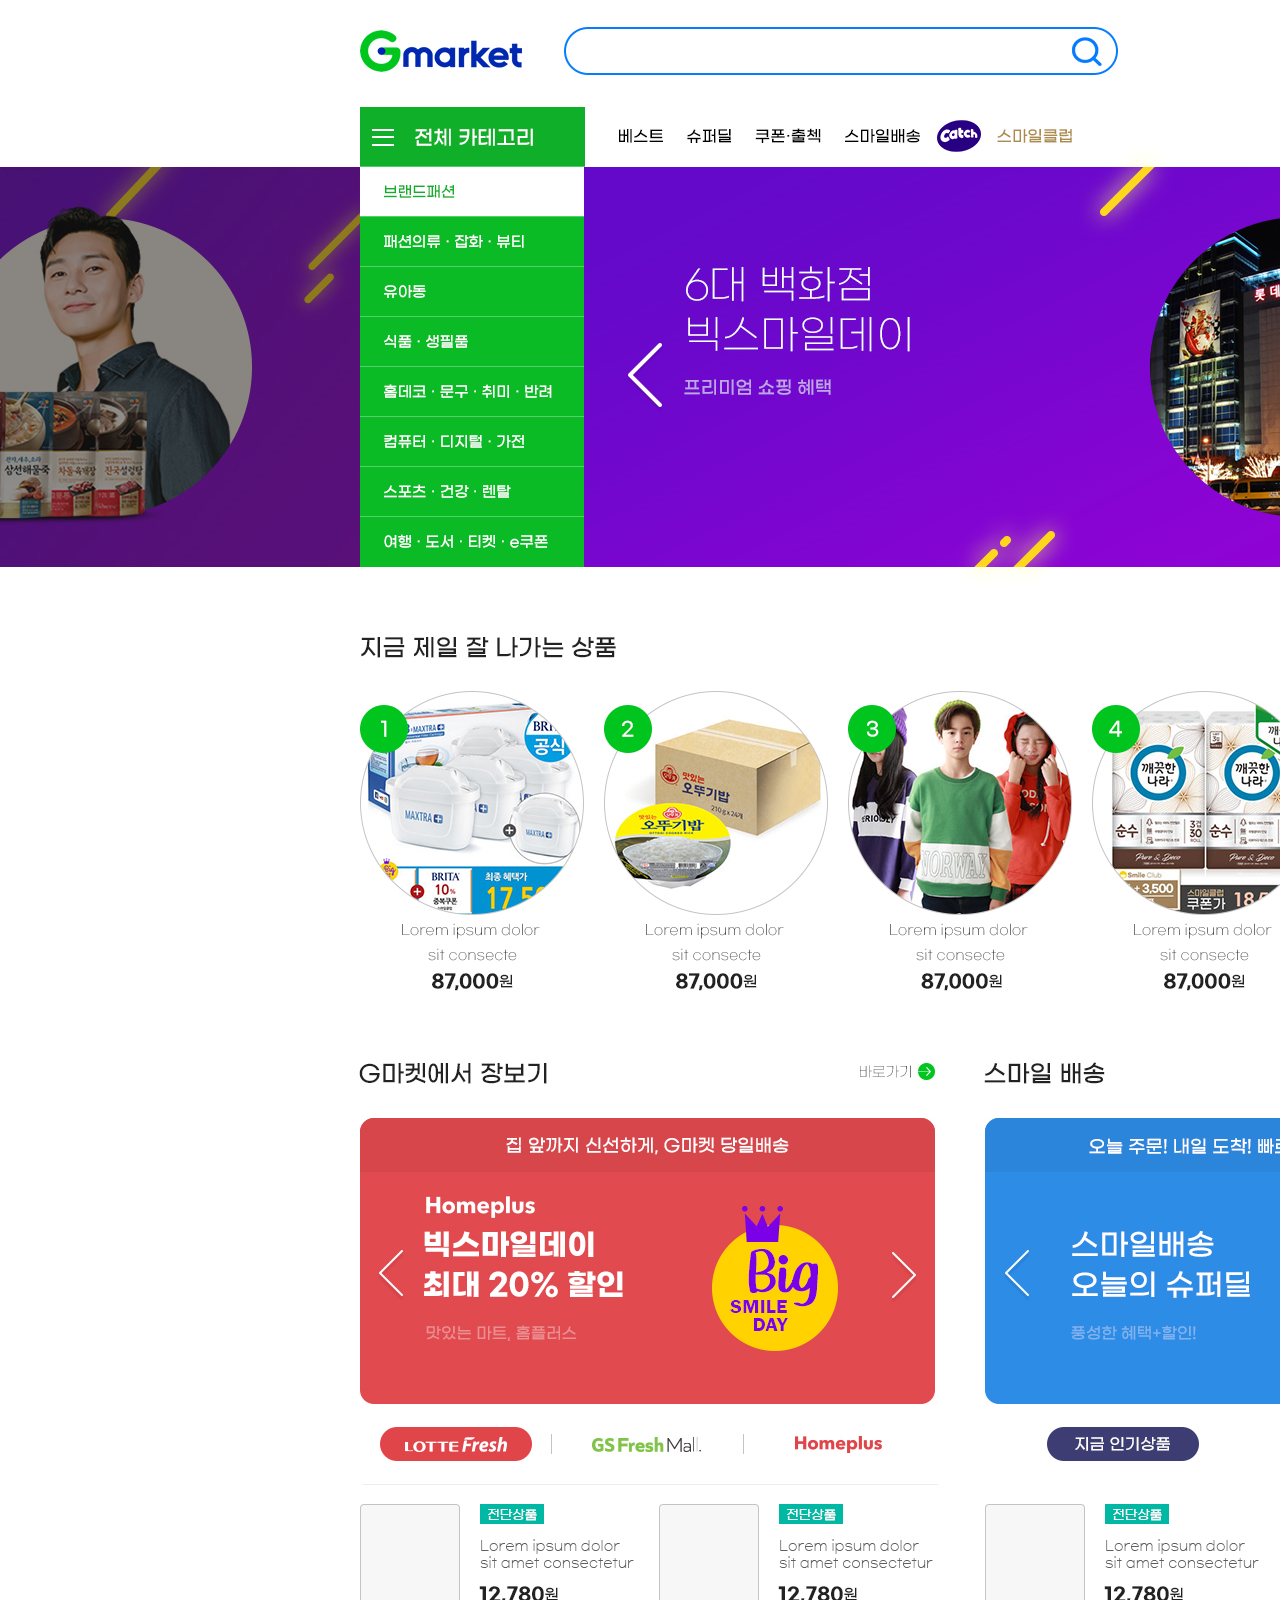
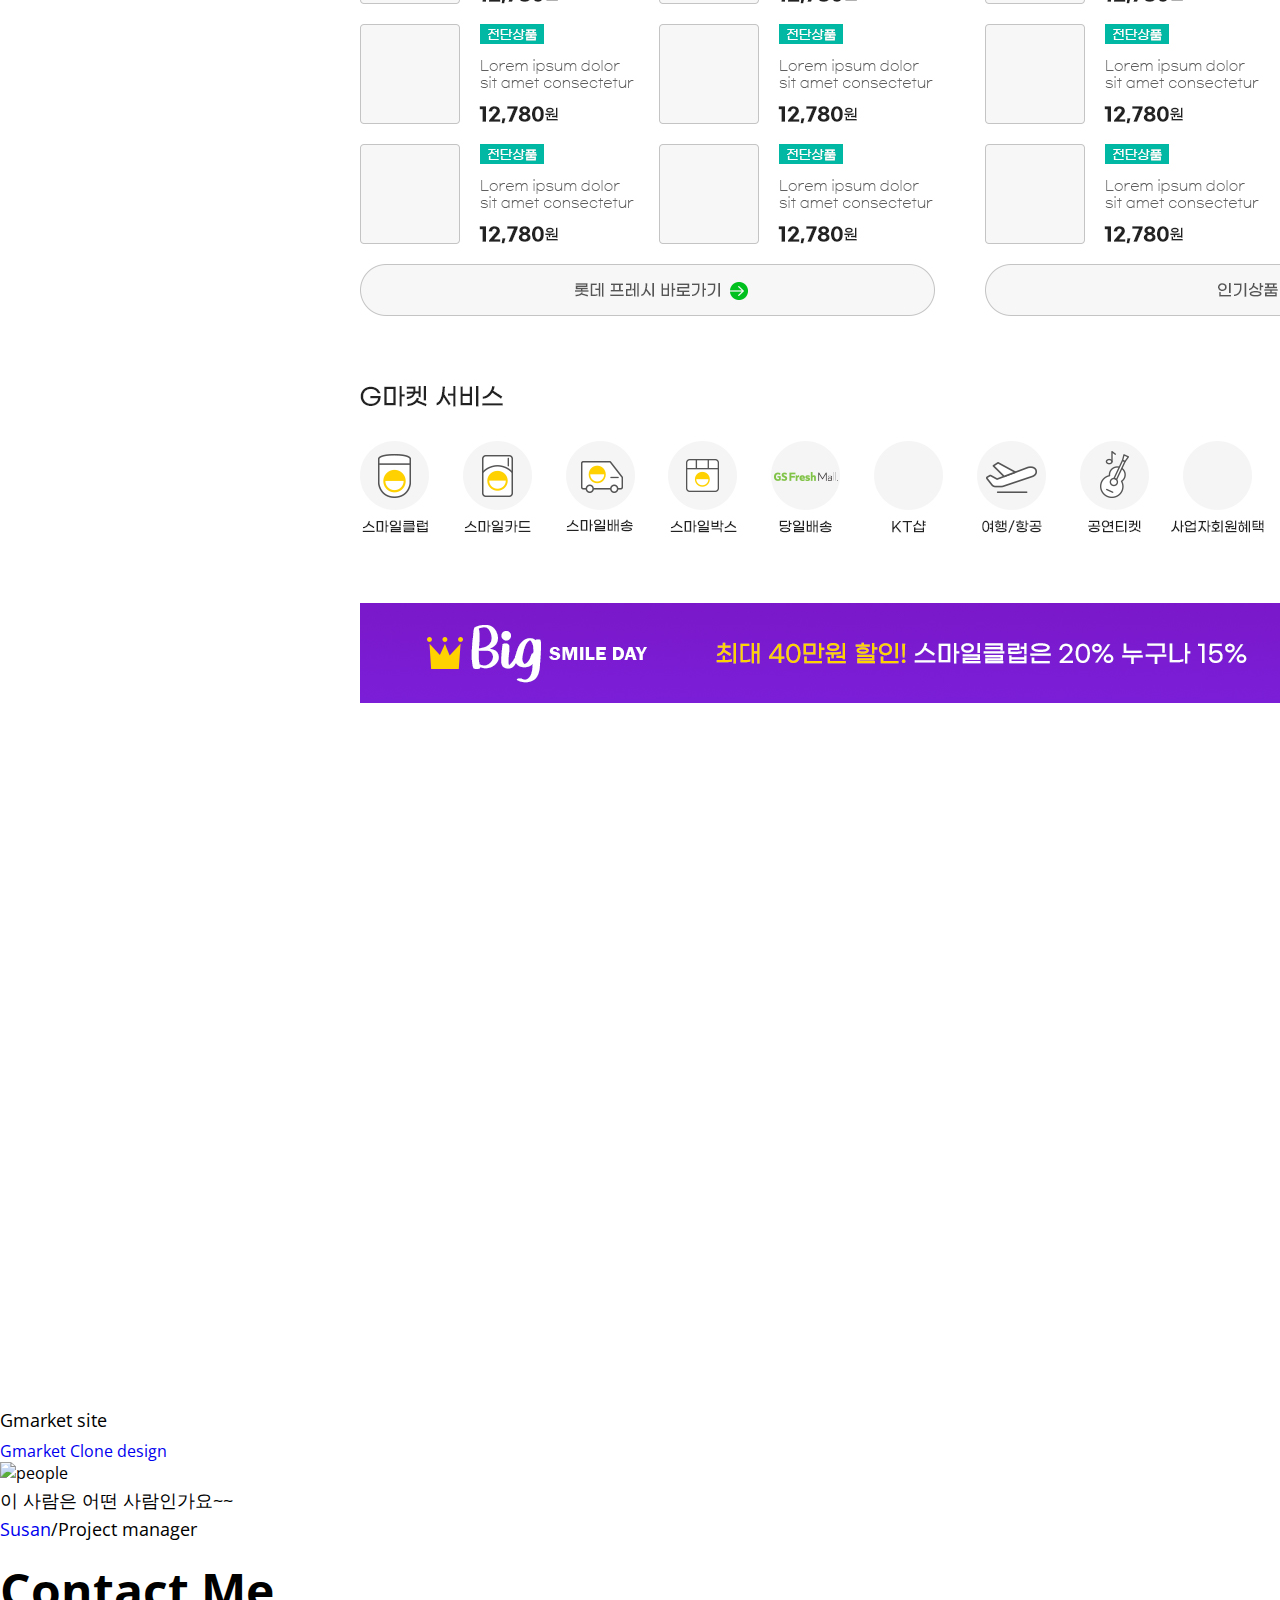
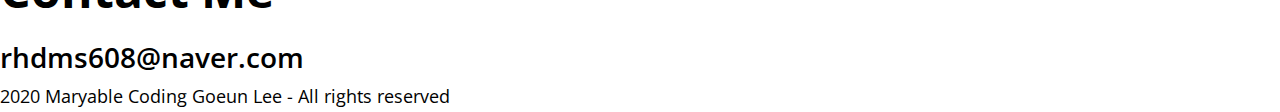
==== commit 5c77a446: "CSS-home" ====
--- a/dreamcoding.html
+++ b/dreamcoding.html
@@ -9,17 +9,22 @@
     <meta name="author" content="Goeun Mary Lee">
     <!-- 누가 만들었는지 설명 -->
     <link rel = "preconnect"href = "https://fonts.gstatic.com">
-    <link href = "https://fonts.googleapis.com/css2? family = Open + Sans : wght @ 300 & display = swap "rel ="stylesheet ">
+    <link href="https://fonts.googleapis.com/css2?family=Open+Sans:wght@300;400;600;700&display=swap" rel="stylesheet">
     <script src="https://kit.fontawesome.com/b3711eecd7.js" crossorigin="anonymous"></script>
+    <link rel="stylesheet" href="css/dreamcoding_style.css">
     <link rel="icon" type="images/png" href="images/Mary_favicon.png">
 </head>
 <body>
         <!-- nav bar -->
     <nav id="navbar">
-        <div class="navbar__logo"><img src="images/Goeun_favicon.png" alt=""><a href="#">Maryable</a></div>
-        <div>
+        <div class="navbar__logo">
+            <img src="images/Goeun_favicon.png" alt="">
+            <a href="#">Maryable</a>
+        </div>
+
+        <div> <!-- navebar__menu -->
             <ul class="navbar__menu">
-                <li class="navbar__menu__item">Home</li>
+                <li class="navbar__menu__item active">Home</li>
                 <li class="navbar__menu__item">About</li>
                 <li class="navbar__menu__item">Skills</li>
                 <li class="navbar__menu__item">My works</li>
@@ -30,11 +35,12 @@
     </nav>
         <!-- home -->
     <section id="home">
-        <img src="images/AvatarID.JPG" alt="MaryIDphoto" class="home__avatar">
+        <img src="images/AvatarID2.JPG" alt="MaryIDphoto" class="home__avatar">
         <h1 class="home__title">Hello, <br>
             I'm Goeun Mary Lee</h1>
-            <h2 class="home__description">I'm a front-end developer</h2>
-            <button class="home__contact">Contact me</button>
+        <h2 class="home__description">Front-end developer is my dream job!</h2>
+        <h3>and my dream will become true with you </h3>
+        <button class="home__contact">Contact me</button>
     </section>
 
         <!-- about -->
--- a/css/dreamcoding_style.css
+++ b/css/dreamcoding_style.css
@@ -0,0 +1,160 @@
+/* Global */
+
+:root {
+  /* Color */
+  --color-white: #ffffff;
+  --color-light-white: #eeeeee;
+  --color-dark-white: #bdbdbd;
+  --color-pink: #f5afad;
+  --color-dark-pink: #ff6863;
+  --color-dark-grey: #4d4d4d;
+  --color-grey: #616161;
+  --color-light-grey: #7c7979;
+  --color-blue: #73aace;
+  --color-yellow: #fff7d1;
+  --color-orange: #feb546;
+  --color-black: #000000;
+
+  /* Font size */
+  --font-large: 48px;
+  --font-medium: 28px;
+  --font-regular: 18px;
+  --font-small: 16px;
+  --font-micro: 14px;
+
+  /* Font weight */
+  --weight-bold: 700;
+  --weight-semi-bold: 600;
+  --weight-regular: 400;
+
+  /* size */
+  --size-border-raidus: 4px;
+}
+
+/* universal tags */
+body {
+  font-family: "Open Sans", sans-serif;
+}
+
+* {
+  margin: 0;
+  padding: 0;
+  list-style: none;
+  box-sizing: border-box;
+}
+
+a {
+  text-decoration: none;
+  outline: 0;
+}
+
+button {
+  background-color: transparent;
+  cursor: pointer;
+  border: none;
+  outline: none;
+}
+
+/* Typography */
+
+h1 {
+  font-size: var(--font-large);
+  font-weight: var(--weight-bold);
+  color: var(--color-black);
+  margin: 16px 0px;
+}
+
+h2 {
+  font-size: var(--font-medium);
+  font-weight: var(--weight-semi-bold);
+  color: var(--color-black);
+  margin: 8px 0;
+}
+
+h3 {
+  font-size: var(--font-regular);
+  font-weight: var(--weight-regular);
+  color: var(--color-black);
+  margin: 8px 0;
+}
+
+#home > h3 {
+  color: var(--color-light-white);
+}
+
+p {
+  font-size: var(--font-regular);
+  font-weight: var(--weight-regular);
+  color: var(--color-black);
+  margin: 4px 0;
+}
+
+/* navbar */
+
+#navbar {
+  display: flex;
+  justify-content: space-between;
+  background: linear-gradient(85deg, #e8a075, #b76ba9);
+  align-items: center;
+  color: var(--color-white);
+  padding: 16px;
+  position: sticky;
+}
+
+.navbar__menu {
+  display: flex;
+}
+
+.navbar__logo a {
+  font-size: var(--font-medium);
+  font-weight: 400;
+  color: var(--color-white);
+}
+
+.navbar__logo img {
+  width: 25px;
+}
+
+.navbar__menu__item {
+  padding: 8px 12px;
+  margin: 0px 4px;
+  cursor: pointer;
+  border-radius: var(--size-border-raidus);
+  transition: all 0.8s ease;
+}
+
+.navbar__menu__item:hover {
+  background-color: var(--color-dark-pink);
+}
+
+.navbar__menu__item.active {
+  border: 1px solid white;
+}
+
+/* home */
+#home {
+  background: url("../images/BG_Gradient.png") center/cover no-repeat;
+  padding: 40px;
+  text-align: center;
+}
+
+.home__avatar {
+  width: 250px;
+  border-radius: 50%;
+  border: 1px solid var(--color-light-white);
+}
+
+.home__description,
+.home__title {
+  color: var(--color-white);
+}
+
+.home__contact {
+  font-size: var(--font-regular);
+  font-weight: var(--weight-bold);
+  margin: 24px;
+  padding: 8px 12px;
+  border: 2px solid var(--color-white);
+  border-radius: 4px;
+  color: white;
+}
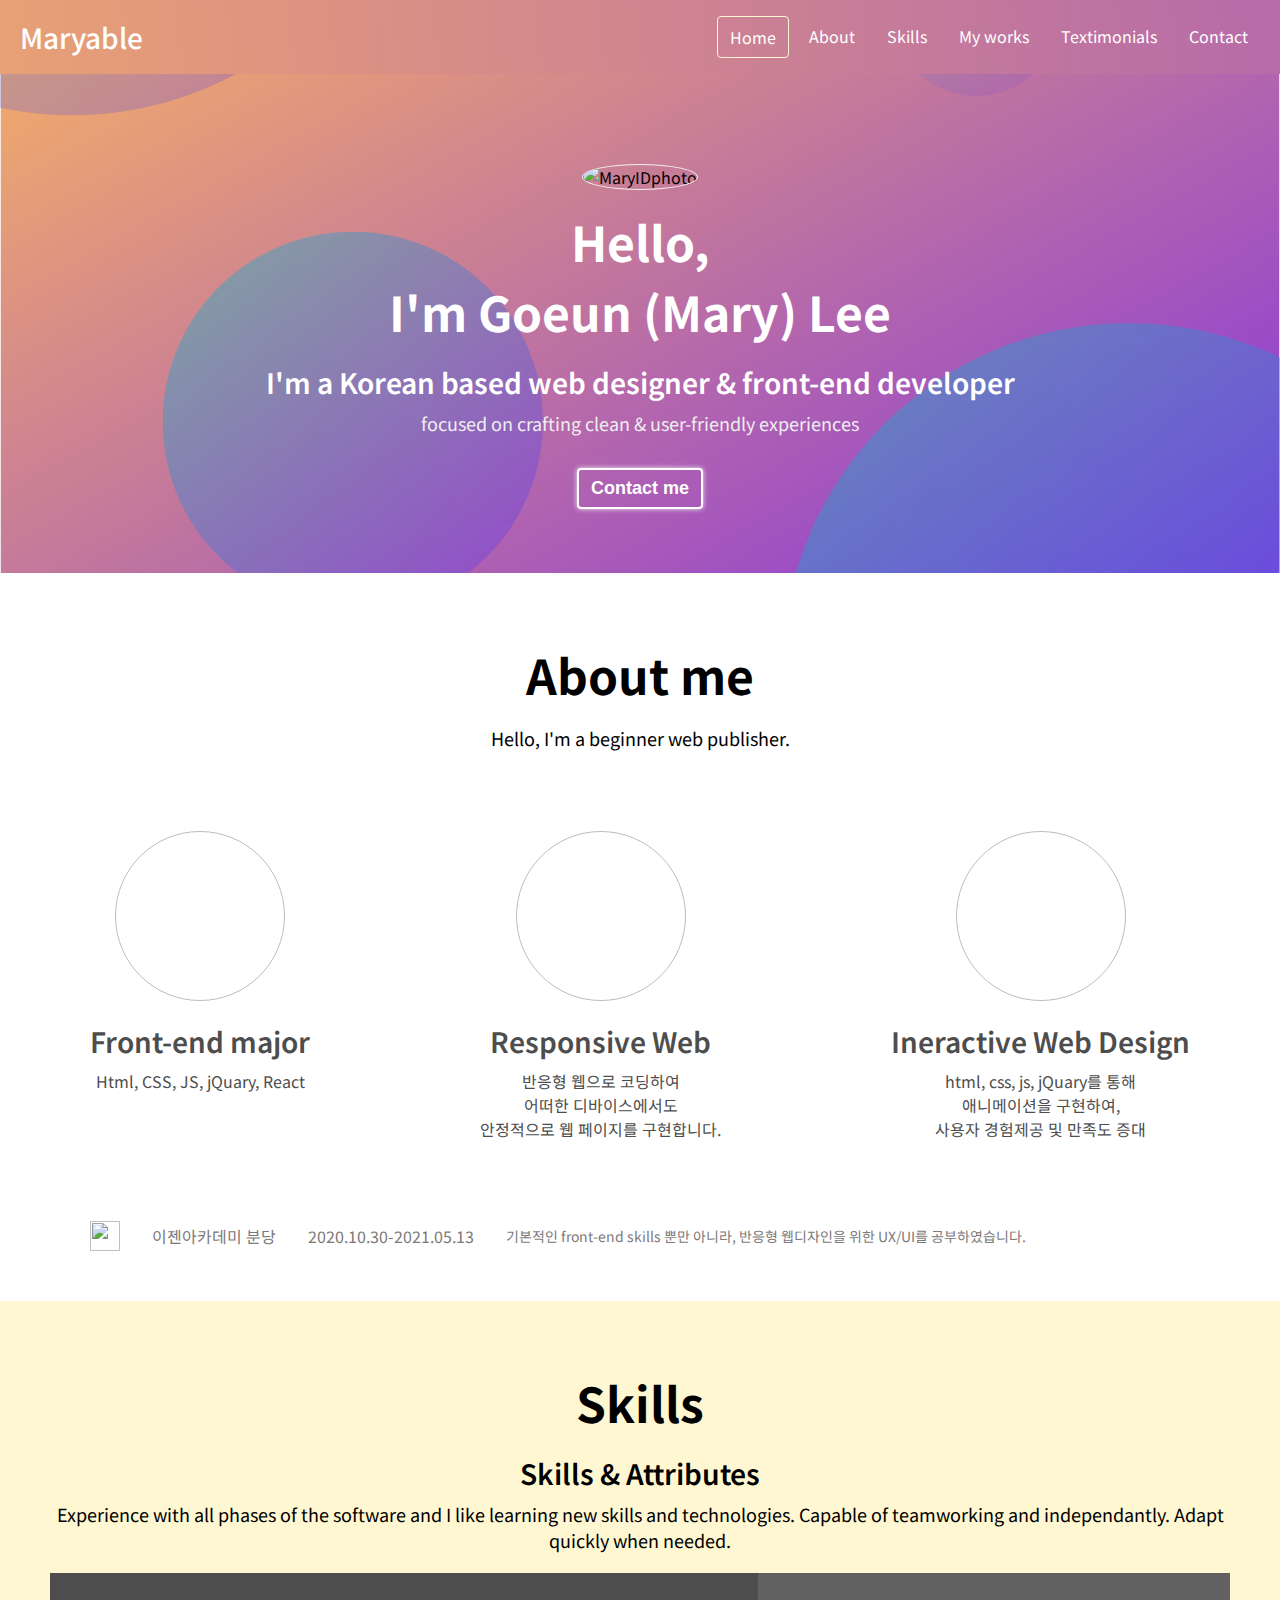
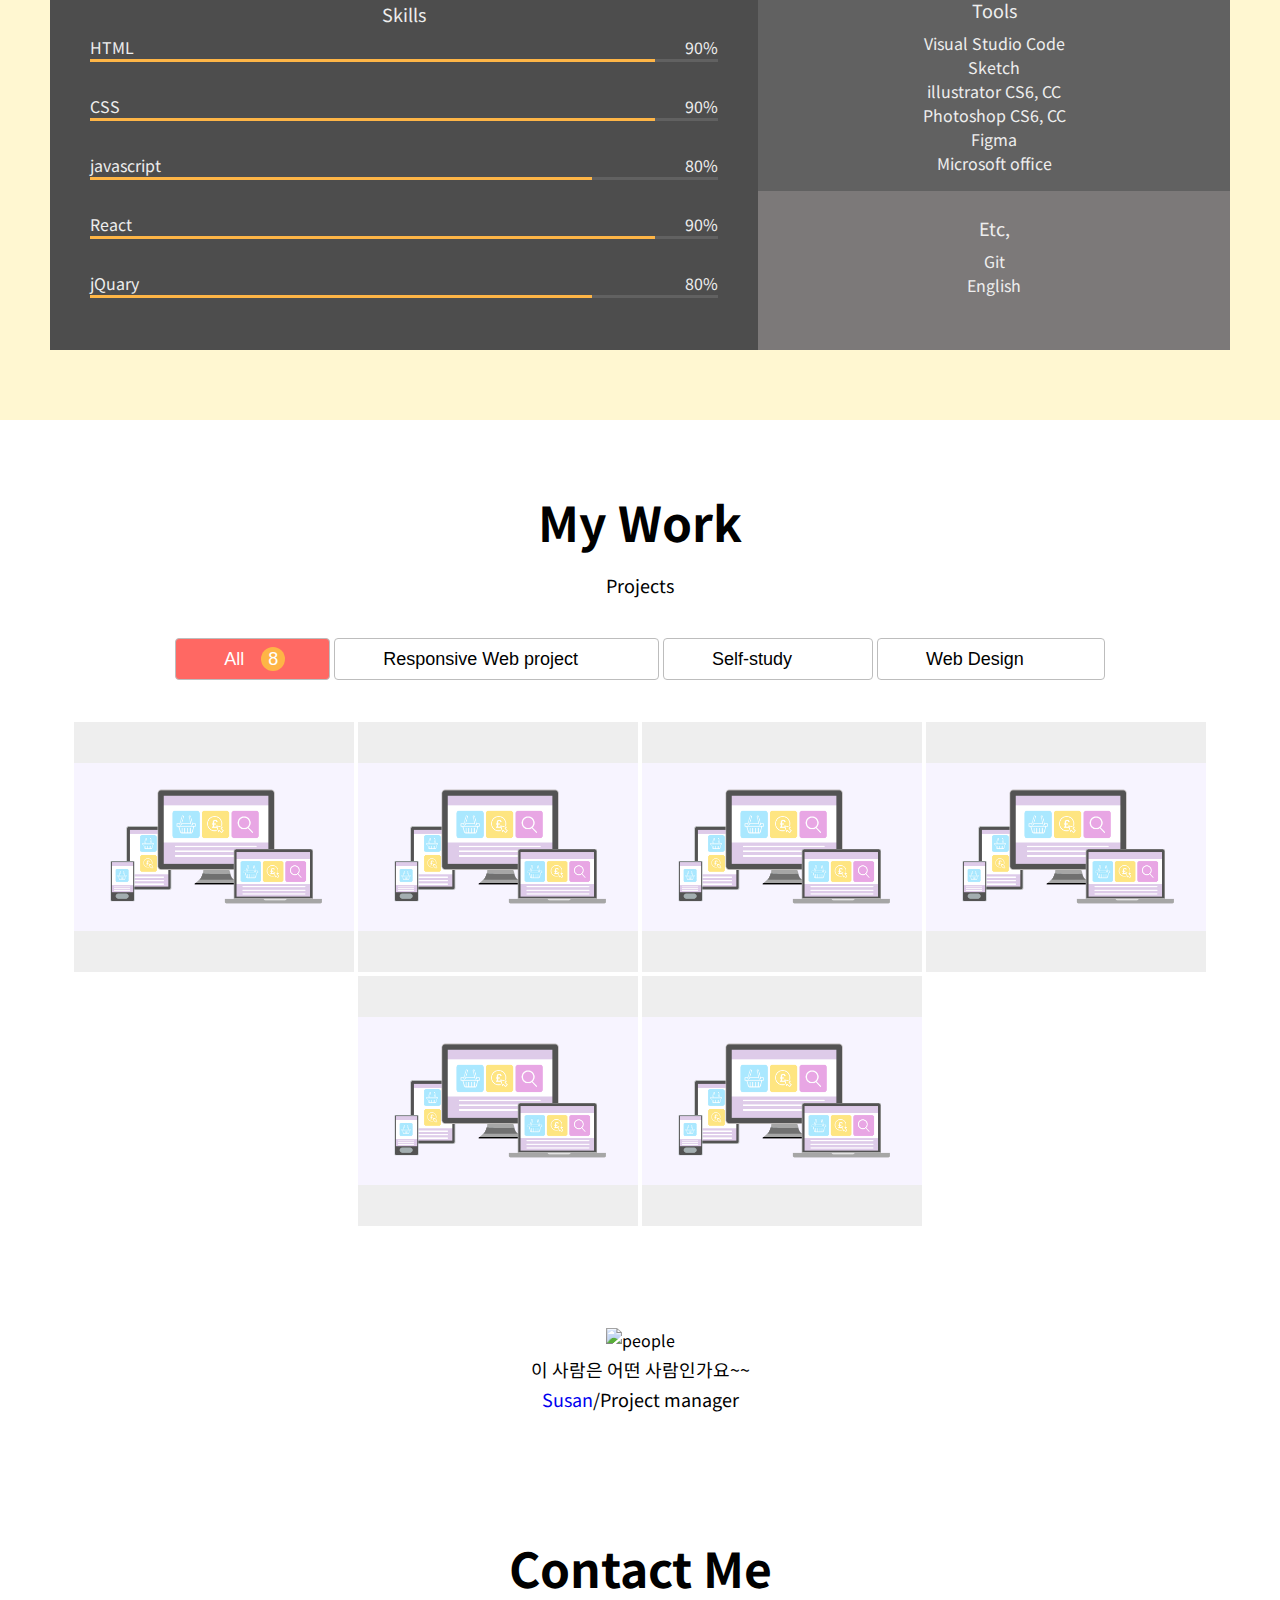
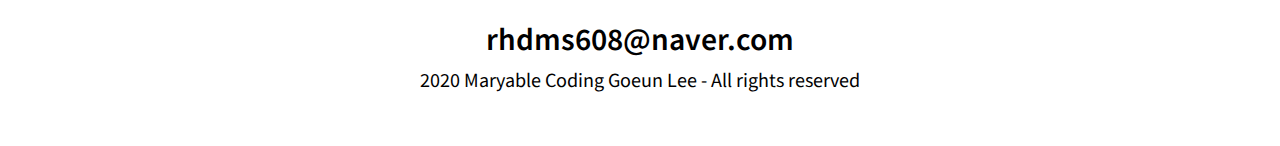
==== commit e48dbd8b: "skills/ my work section" ====
--- a/dreamcoding.html
+++ b/dreamcoding.html
@@ -9,7 +9,7 @@
     <meta name="author" content="Goeun Mary Lee">
     <!-- 누가 만들었는지 설명 -->
     <link rel = "preconnect"href = "https://fonts.gstatic.com">
-    <link href="https://fonts.googleapis.com/css2?family=Open+Sans:wght@300;400;600;700&display=swap" rel="stylesheet">
+    <link href="https://fonts.googleapis.com/css2?family=Noto+Sans+KR:wght@100;300;400;500;700;900&display=swap" rel="stylesheet">
     <script src="https://kit.fontawesome.com/b3711eecd7.js" crossorigin="anonymous"></script>
     <link rel="stylesheet" href="css/dreamcoding_style.css">
     <link rel="icon" type="images/png" href="images/Mary_favicon.png">
@@ -37,14 +37,14 @@
     <section id="home">
         <img src="images/AvatarID2.JPG" alt="MaryIDphoto" class="home__avatar">
         <h1 class="home__title">Hello, <br>
-            I'm Goeun Mary Lee</h1>
-        <h2 class="home__description">Front-end developer is my dream job!</h2>
-        <h3>and my dream will become true with you </h3>
-        <button class="home__contact">Contact me</button>
+            I'm Goeun (Mary) Lee</h1>
+        <h2 class="home__description">I'm a Korean based web designer & front‑end developer </h2>
+        <h3>focused on crafting clean  & user‑friendly experiences </h3>
+        <button class="home__contact">Contact me</button> 
     </section>
 
         <!-- about -->
-    <section id="about">
+    <section id="about" class="section section__container">
         <h1>About me</h1>
         <p>Hello, I'm a beginner web publisher. </p>
         <div class="about__majors">
@@ -52,7 +52,7 @@
                 <div class="major__icon">
                     <i class="fab fa-html5"></i>
                 </div>
-                <div class="major__title">Front-end major</div>
+                <h2 class="major__title">Front-end major</h2>
                 <div class="major__description">Html, CSS, JS, jQuary, React</div>
             </div> 
 
@@ -60,128 +60,171 @@
                 <div class="major__icon">
                     <i class="fas fa-laptop-code"></i>
                 </div>
-                <div class="major__title">Responsive Web</div>
-                <div class="major__description">반응형 웹으로 코딩하여 어떠한 디바이스에서도 안정적으로 웹 페이지를 구현합니다. </div>
+                <h2 class="major__title">Responsive Web</h2>
+                <div class="major__description">반응형 웹으로 코딩하여 <br> 어떠한 디바이스에서도 <br> 안정적으로 웹 페이지를 구현합니다. </div>
             </div>
 
             <div class="major"> <!-- design major -->
                 <div class="major__icon">
                     <i class="fas fa-vector-square"></i>
                 </div>
-                <div class="major__title">iteractive Web Design</div>
-                <div class="major__description">html, css, js, jQuary를 통해 애니메이션을 구현하여, 사용자 경험제공 및 만족도 증대 </div>
+                <h2 class="major__title">Ineractive Web Design</h2>
+                <div class="major__description">html, css, js, jQuary를 통해<br> 애니메이션을 구현하여, <br>사용자 경험제공 및 만족도 증대 </div>
             </div>
 
         </div>
         <div class="about__edu">
-            <p class="school__name">이젠아카데미 컴퓨터 학원</p>
-            <p class="school__period">2020년 10월 30일-2021년 5월 13일<br> 기본적인 front-end skills 뿐만 아니라, 반응형 웹디자인을 위한 UX/UI를 공부하였습니다. </p>
+            <img src="images/favicon.ico" alt="">
+            <p class="school__name">이젠아카데미 분당 </p>
+            <p class="school__period">2020.10.30-2021.05.13</p>
+            <p>기본적인 front-end skills 뿐만 아니라, 반응형 웹디자인을 위한 UX/UI를 공부하였습니다. </p>
         </div>
     </section>
 
         <!-- skills -->
-    <section id="skills">
-        <h1>Skills</h1>
-        <h2>Skills & Attributes</h2>
-        <p>Experience with all phases of the software and I like learning new skills and technologies. Capable of teamworking and independantly. Adapt quickly when needed.</p>
-        <div class="skillset">
-            <div class="skillset__left">
-                <h3 class="skillset__title">Skills</h3>
-                <div class="skill">
-                    <div class="skill_description">
-                        <span>HTML</span>
-                        <span>90%</span>
+    <section id="skills" class="section">
+        <div class="section__container">
+            <h1>Skills</h1>
+            <h2>Skills & Attributes</h2>
+            <p>Experience with all phases of the software and I like learning new skills and technologies. Capable of teamworking and independantly. Adapt quickly when needed.</p>
+            <div class="skillset">
+                <div class="skillset__left">
+                    <h3 class="skillset__title">Skills</h3>
+                    <div class="skill">
+                        <div class="skill_description">
+                            <span>HTML</span>
+                            <span>90%</span>
+                        </div>
+                        <div class="skill__bar">
+                            <div class="skill__value" style="width: 90%;"></div>
+                        </div>
+                    </div> <!-- skill end -->
+
+                    <div class="skill">
+                        <div class="skill_description">
+                            <span>CSS</span>
+                            <span>90%</span>
+                        </div>
+                        <div class="skill__bar">
+                            <div class="skill__value" style="width: 90%;"></div>
+                        </div>
+                    </div> <!-- skill end -->
+
+                    <div class="skill">
+                        <div class="skill_description">
+                            <span>javascript</span>
+                            <span>80%</span>
+                        </div>
+                        <div class="skill__bar">
+                            <div class="skill__value" style="width: 80%;"></div>
+                        </div>
+                    </div> <!-- skill end -->
+
+                    <div class="skill">
+                        <div class="skill_description">
+                            <span>React</span>
+                            <span>90%</span>
+                        </div>
+                        <div class="skill__bar">
+                            <div class="skill__value" style="width: 90%;"></div>
+                        </div>
+                    </div> <!-- skill end -->
+
+                    <div class="skill">
+                        <div class="skill_description">
+                            <span>jQuary</span>
+                            <span>80%</span>
+                        </div>
+                        <div class="skill__bar">
+                            <div class="skill__value" style="width: 80%;"></div>
+                        </div>
+                    </div> <!-- skill end -->
+
+                </div> <!-- skillset left end -->
+                <div class="skillset__right">
+                    <div class="tools">
+                        <h3 class="skillset__title">Tools</h3>
+                        <ul class="tools__lists">
+                            <li><span>Visual Studio Code</span></li>
+                            <li><span>Sketch</span></li>
+                            <li><span>illustrator CS6, CC</span></li>
+                            <li><span>Photoshop CS6, CC</span></li>
+                            <li><span>Figma</span></li>
+                            <li><span>Microsoft office</span></li>
+                        </ul>
                     </div>
-                    <div class="skill__bar">
-                        <div class="skill__value"></div>
+                    <div class="etc">
+                        <h3 class="skillset__title">Etc,</h3>
+                        <ul class="tools__etc">
+                            <li><span>Git</span></li>
+                            <li><span>English</span></li>
                     </div>
-                </div> <!-- skill end -->
-
-                <div class="skill">
-                    <div class="skill_description">
-                        <span>CSS</span>
-                        <span>80%</span>
-                    </div>
-                    <div class="skill__bar">
-                        <div class="skill__value"></div>
-                    </div>
-                </div> <!-- skill end -->
-
-                <div class="skill">
-                    <div class="skill_description">
-                        <span>javascript</span>
-                        <span>80%</span>
-                    </div>
-                    <div class="skill__bar">
-                        <div class="skill__value"></div>
-                    </div>
-                </div> <!-- skill end -->
-
-                <div class="skill">
-                    <div class="skill_description">
-                        <span>React</span>
-                        <span>90%</span>
-                    </div>
-                    <div class="skill__bar">
-                        <div class="skill__value"></div>
-                    </div>
-                </div> <!-- skill end -->
-
-                <div class="skill">
-                    <div class="skill_description">
-                        <span>jQuary</span>
-                        <span>80%</span>
-                    </div>
-                    <div class="skill__bar">
-                        <div class="skill__value"></div>
-                    </div>
-                </div> <!-- skill end -->
-
-            </div> <!-- skillset left end -->
-            <div class="skills__right">
-                <div class="tools">
-                    <h3 class="skillset__title">Tools</h3>
-                    <ul class="tools__lists">
-                        <li><span>Visual Studio Code</span></li>
-                        <li><span>Sketch</span></li>
-                        <li><span>illustrator CS6, CC</span></li>
-                        <li><span>Photoshop CS6, CC</span></li>
-                        <li><span>Figma</span></li>
-                        <li><span>Microsoft office</span></li>
-                    </ul>
-                </div>
-                <div class="etc">
-                    <h3 class="skillset__title">Etc,</h3>
-                    <ul class="tools__etc">
-                        <li><span>Git</span></li>
-                        <li><span>English</span></li>
-                </div>
-            </div> <!-- skills right end -->
-        </div> <!-- skill set end -->
+                </div> <!-- skills right end -->
+            </div> <!-- skill set end -->
+        </div>
     </section>
 
 
         <!-- work -->
-    <section id="work">
+    <section id="work" class="section">
         <h1>My Work</h1>
         <h3>Projects</h3>
         <div class="work___categories">
-            <button class="cartegory___btn">All <span class="cartegory___count">8</span></button>
+            <button class="cartegory___btn active">All <span class="cartegory___count">8</span></button>
             <button class="cartegory___btn">Responsive Web project<span class="cartegory___count">4</span></button>
             <button class="cartegory___btn">Self-study<span class="cartegory___count">2</span></button>
             <button class="cartegory___btn">Web Design<span class="cartegory___count">2</span></button>
         </div>
+
         <div class="work__projects">
             <a href="https://github.com/Maryable" class="project" target="blank">
-                <img src="images/projects/Gmarket 고은1105.jpg" alt="project" class="project___img">
-                <div class="project___description"><h3>Gmarket site</h3> <span>Gmarket Clone design </span></div>
-            </a>
-        </div>
+                <img src="images/projects/project_dummy.jpg" alt="project" class="project___img">
+                <div class="project___description">
+                    <h3>Gmarket site</h3> <span>Gmarket Clone design </span>
+                </div>
+            </a>
+
+            <a href="https://github.com/Maryable" class="project" target="blank">
+                <img src="images/projects/project_dummy.jpg" alt="project" class="project___img">
+                <div class="project___description">
+                    <h3>Gmarket site</h3> <span>Gmarket Clone design </span>
+                </div>
+            </a>
+
+            <a href="https://github.com/Maryable" class="project" target="blank">
+                <img src="images/projects/project_dummy.jpg" alt="project" class="project___img">
+                <div class="project___description">
+                    <h3>Gmarket site</h3> <span>Gmarket Clone design </span>
+                </div>
+            </a>
+
+            <a href="https://github.com/Maryable" class="project" target="blank">
+                <img src="images/projects/project_dummy.jpg" alt="project" class="project___img">
+                <div class="project___description">
+                    <h3>Gmarket site</h3> <span>Gmarket Clone design </span>
+                </div>
+            </a>
+
+            <a href="https://github.com/Maryable" class="project" target="blank">
+                <img src="images/projects/project_dummy.jpg" alt="project" class="project___img">
+                <div class="project___description">
+                    <h3>Gmarket site</h3> <span>Gmarket Clone design </span>
+                </div>
+            </a>
+
+            <a href="https://github.com/Maryable" class="project" target="blank">
+                <img src="images/projects/project_dummy.jpg" alt="project" class="project___img">
+                <div class="project___description">
+                    <h3>Gmarket site</h3> <span>Gmarket Clone design </span>
+                </div>
+            </a>
+        </div>
+
     </section>
 
 
         <!-- textimonials -->
-    <section id="textimonials">
+    <section id="textimonials" class="section">
         <div class="testimonials">
             <div class="testimonial">
                 <img src="images/favicon.png" alt="people" class="testimonial___avatar">
@@ -195,7 +238,7 @@
 
 
         <!-- contact -->
-    <section id="contact">
+    <section id="contact" class="section">
         <h1 class="contatct___title">Contact Me</h1>
         <h2 class="contact___email">rhdms608@naver.com</h2>
         <div class="contact__links">
--- a/css/dreamcoding_style.css
+++ b/css/dreamcoding_style.css
@@ -1,5 +1,4 @@
 /* Global */
-
 :root {
   /* Color */
   --color-white: #ffffff;
@@ -29,11 +28,14 @@
 
   /* size */
   --size-border-raidus: 4px;
+
+  /* Animation */
+  --animation-duration: 300ms;
 }
 
 /* universal tags */
 body {
-  font-family: "Open Sans", sans-serif;
+  font-family: "Noto Sans KR", sans-serif;
 }
 
 * {
@@ -98,7 +100,6 @@
   align-items: center;
   color: var(--color-white);
   padding: 16px;
-  position: sticky;
 }
 
 .navbar__menu {
@@ -107,7 +108,7 @@
 
 .navbar__logo a {
   font-size: var(--font-medium);
-  font-weight: 400;
+  font-weight: 500;
   color: var(--color-white);
 }
 
@@ -124,11 +125,12 @@
 }
 
 .navbar__menu__item:hover {
-  background-color: var(--color-dark-pink);
+  background-color: var(--color-yellow);
+  color: var(--color-dark-grey);
 }
 
 .navbar__menu__item.active {
-  border: 1px solid white;
+  border: 1px solid var(--color-yellow);
 }
 
 /* home */
@@ -139,7 +141,8 @@
 }
 
 .home__avatar {
-  width: 250px;
+  margin-top: 50px;
+  width: 200px;
   border-radius: 50%;
   border: 1px solid var(--color-light-white);
 }
@@ -156,5 +159,238 @@
   padding: 8px 12px;
   border: 2px solid var(--color-white);
   border-radius: 4px;
+  box-shadow: 0px 0px 5px var(--color-light-white);
   color: white;
-}
+  transition: 0.2s linear;
+}
+
+.home__contact:hover {
+  padding: 10px 14px;
+  background-color: var(--color-dark-pink);
+}
+
+/* SECTION COMMON */
+.section {
+  margin: auto;
+  padding: 50px;
+  text-align: center;
+}
+
+.section__container {
+  max-width: 1200px;
+  margin: auto;
+}
+
+/* about major */
+.about__majors {
+  margin: 80px 0;
+  display: flex;
+  justify-content: space-between;
+}
+
+.major__icon {
+  width: 170px;
+  height: 170px;
+  line-height: 170px;
+  font-size: 70px;
+  background-color: white;
+  margin: auto;
+  color: var(--color-dark-grey);
+  /* color: #6950da; */
+  border: 1px solid var(--color-dark-white);
+  border-radius: 50%;
+  margin-bottom: 20px;
+}
+
+.major__icon i {
+  transition: var(--animation-duration);
+  /* 250~300ms가 가장 좋은 수치 */
+}
+.major__icon:hover i {
+  color: var(--color-dark-pink);
+  transform: rotate(-30deg) scale(1.1);
+}
+
+.major__title,
+.major__description {
+  color: var(--color-dark-grey);
+}
+.major__description {
+  font-size: var(--font-small);
+}
+
+.about__edu {
+  display: flex;
+  align-items: center;
+  text-align: left;
+}
+.about__edu img {
+  width: 30px;
+  height: 30px;
+  margin-right: 16px;
+}
+.about__edu p {
+  margin: 0 16px;
+  color: var(--color-light-grey);
+  font-size: var(--font-small);
+}
+
+.about__edu p:last-child {
+  font-size: var(--font-micro);
+}
+
+/* skills section */
+#skills {
+  display: flex;
+  background-color: var(--color-yellow);
+}
+
+.skillset {
+  display: flex;
+  background-color: var(--color-light-grey);
+  color: var(--color-light-white);
+  margin: 20px 0;
+}
+.skillset__title {
+  color: var(--color-light-white);
+}
+
+.skill_description {
+  display: flex;
+  justify-content: space-between;
+}
+.skillset__left {
+  flex-basis: 60%;
+  background-color: var(--color-dark-grey);
+  padding: 20px 40px;
+}
+
+.skill {
+  margin-bottom: 32px;
+}
+
+.skill__bar {
+  height: 3px;
+  width: 100%;
+  background-color: var(--color-grey);
+}
+
+.skill__value {
+  height: 3px;
+  background-color: var(--color-orange);
+}
+
+.skillset__right {
+  flex-basis: 40%;
+}
+
+.tools {
+  background-color: var(--color-grey);
+}
+
+.tools,
+.etc {
+  padding: 16px;
+}
+
+/* my work section */
+#work {
+}
+.work___categories {
+  margin: 40px;
+}
+.cartegory___btn {
+  border: 1px solid var(--color-dark-white);
+  border-radius: var(--size-border-raidus);
+  padding: 8px 48px;
+  font-size: var(--font-regular);
+}
+
+.cartegory___btn.active,
+.cartegory___btn:hover {
+  background-color: var(--color-dark-pink);
+  color: var(--color-white);
+}
+
+.cartegory___count {
+  display: inline-block;
+  background-color: var(--color-orange);
+  width: 24px;
+  height: 24px;
+  border-radius: 50%;
+  color: var(--color-white);
+  line-height: 24px;
+  margin-left: 8px;
+  position: relative;
+  top: -20px;
+  left: 4px;
+  opacity: 0;
+  transition: all var(--animation-duration) ease-in;
+}
+
+.cartegory___btn.active .cartegory___count,
+.cartegory___btn:hover .cartegory___count {
+  opacity: 1;
+  top: 0;
+  /* 카테고리 버튼이 활성화 된 카테고리 카운트와, 
+  카테고리 버튼이 호버되었을 때 카테고리 카운트일 때 만! */
+}
+
+.work__projects {
+  display: flex;
+  flex-wrap: wrap;
+  justify-content: center;
+}
+
+.project {
+  position: relative;
+  display: flex;
+  justify-content: center;
+  align-items: center;
+  width: 280px;
+  height: 250px;
+  margin: 2px;
+  background-color: var(--color-light-white);
+}
+
+.project___img {
+  max-width: 100%;
+  max-height: 100%;
+  /* 이미지는 프로젝트 박스 안에 담겨있기 때문에, 
+  자신이 담겨있는 통 안에서만 커지도록 설정 */
+}
+
+.project___description {
+  position: absolute;
+  top: 0;
+  left: 0;
+  background-color: black;
+  display: flex;
+  flex-direction: column;
+  justify-content: center;
+  width: 100%;
+  height: 100%;
+  opacity: 0;
+  transform: translateY(10px);
+  transition: all var(--animation-duration) ease-in;
+}
+.project:hover .project___description {
+  opacity: 0.8;
+  transform: translateY(0px);
+}
+.project___description h3,
+.project___description span {
+  color: white;
+}
+
+.project___description h3::after {
+  content: "";
+  width: 25px;
+  height: 2px;
+  background-color: var(--color-dark-white);
+  display: block;
+  position: relative;
+  left: 50%;
+  margin-left: -12px;
+  margin-top: 8px;
+}
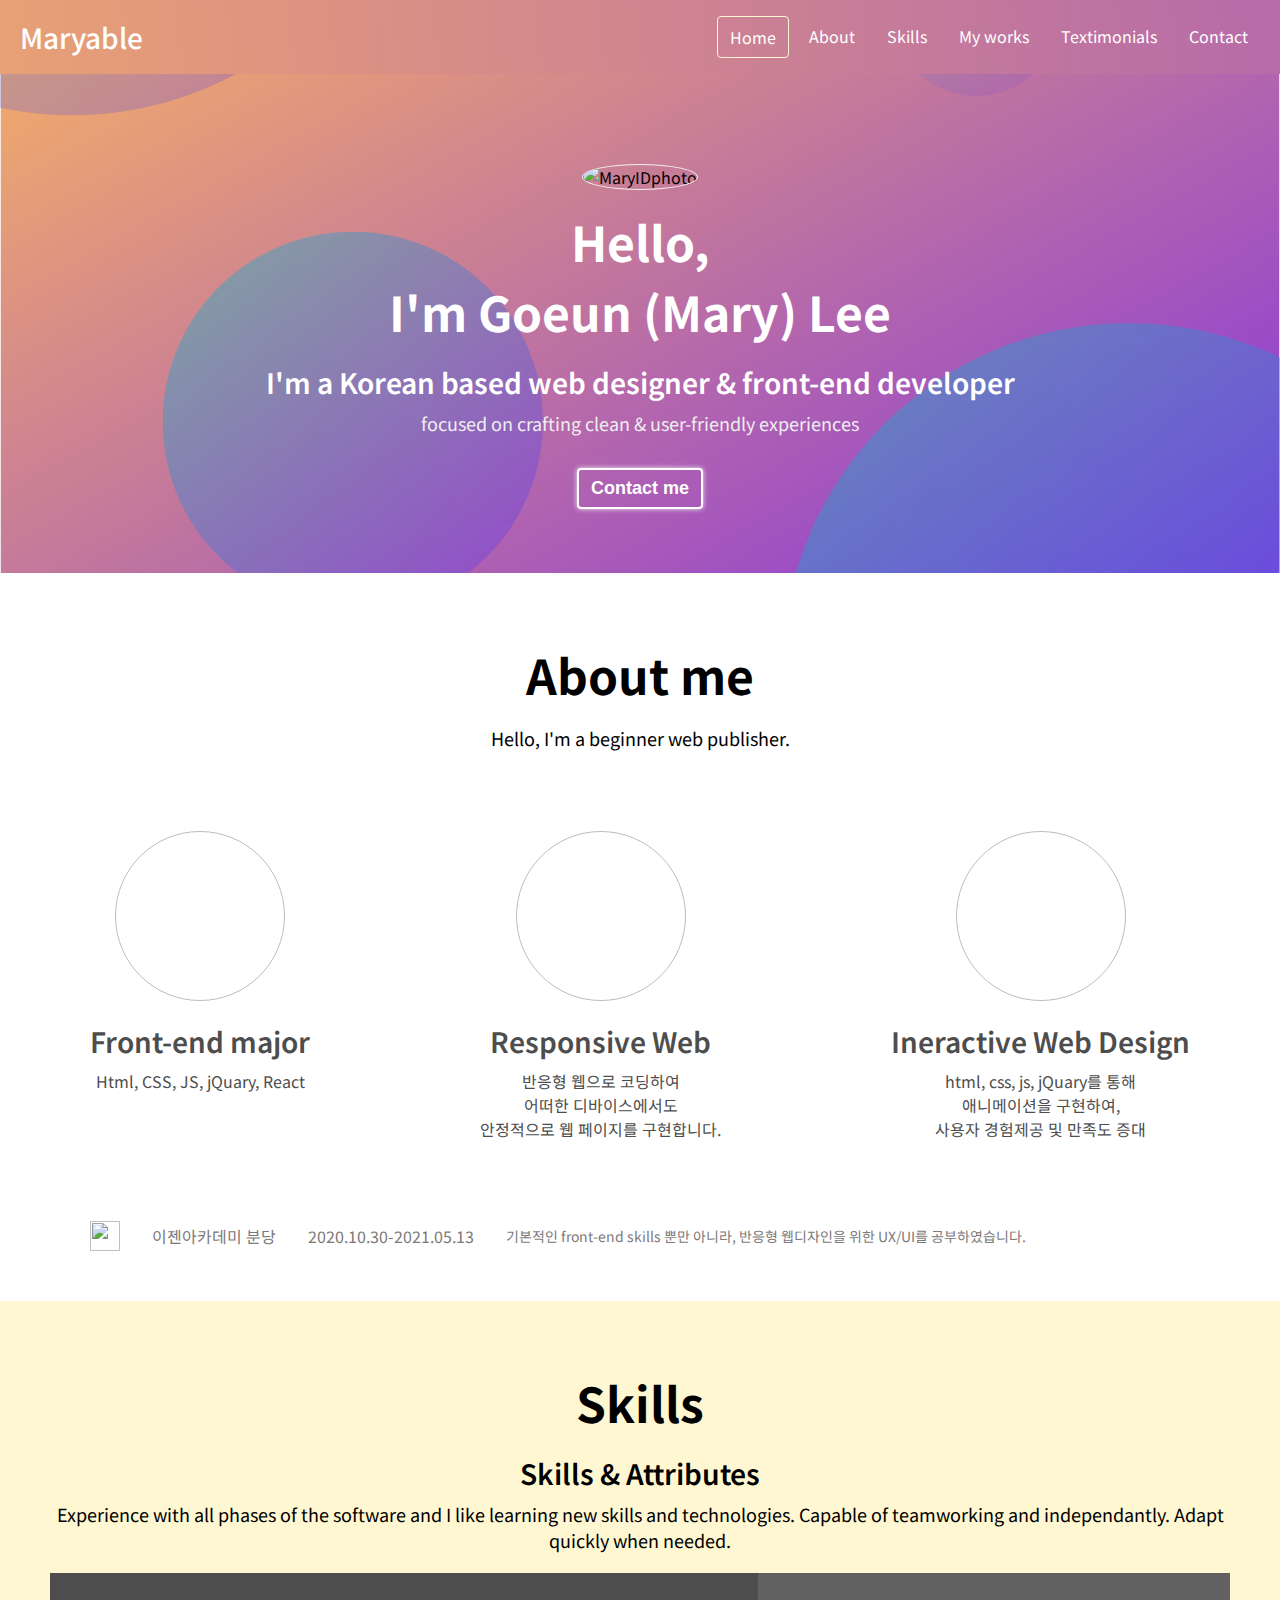
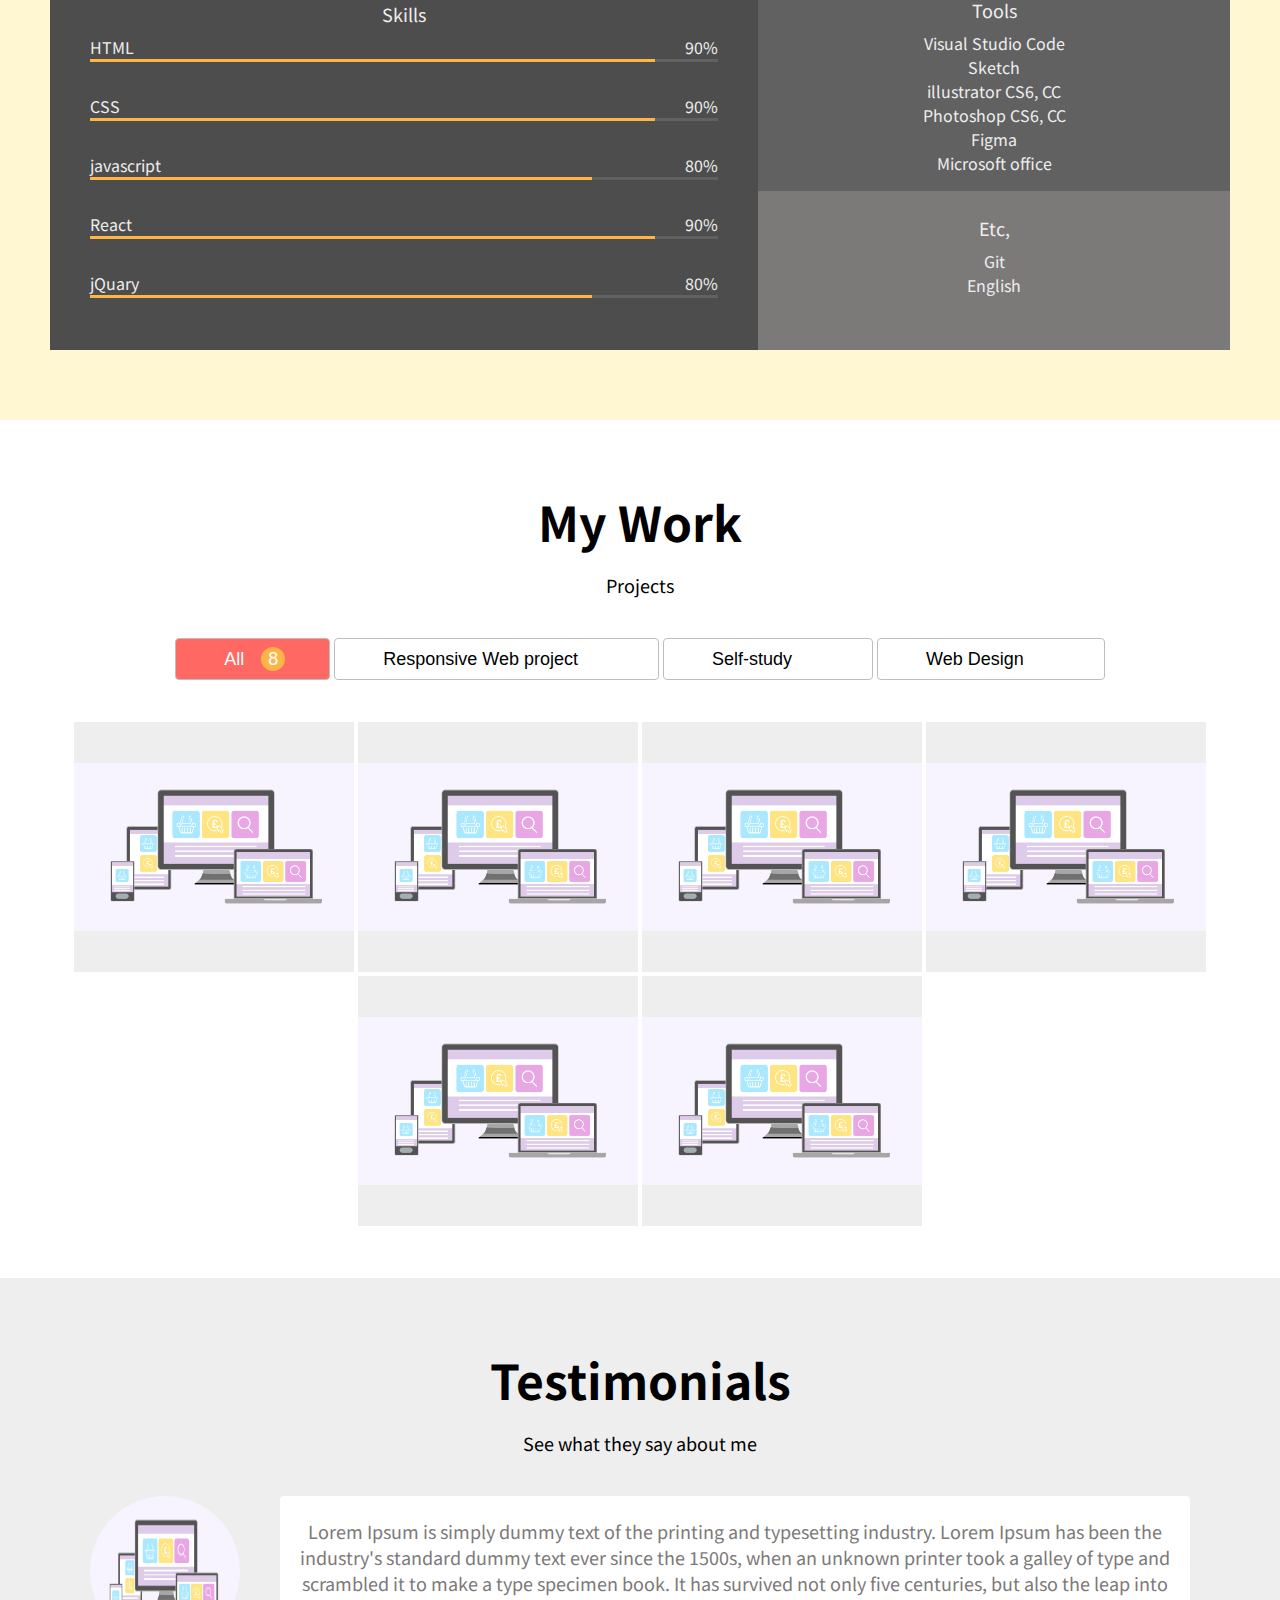
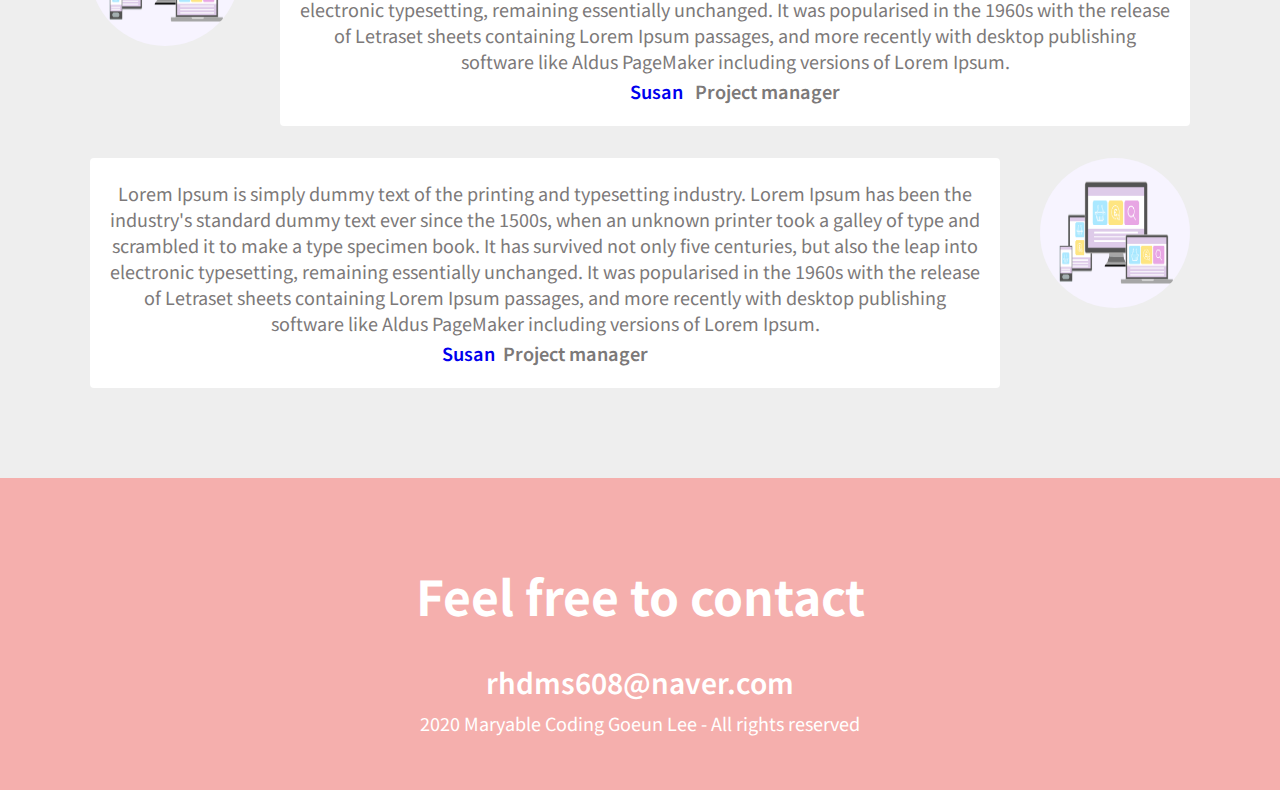
==== commit b5a999c0: "contact me/ fix container" ====
--- a/dreamcoding.html
+++ b/dreamcoding.html
@@ -167,7 +167,8 @@
 
         <!-- work -->
     <section id="work" class="section">
-        <h1>My Work</h1>
+        <div class="section__container">
+            <h1>My Work</h1>
         <h3>Projects</h3>
         <div class="work___categories">
             <button class="cartegory___btn active">All <span class="cartegory___count">8</span></button>
@@ -219,34 +220,47 @@
                 </div>
             </a>
         </div>
-
-    </section>
-
-
-        <!-- textimonials -->
-    <section id="textimonials" class="section">
-        <div class="testimonials">
-            <div class="testimonial">
-                <img src="images/favicon.png" alt="people" class="testimonial___avatar">
-                <div class="testimonial___speech-bubble">
-                    <p>이 사람은 어떤 사람인가요~~</p>
-                    <p class="name"><a href="#">Susan</a>/Project manager</p>
-                </div> <!-- testimonial__speech-bubble end -->
-            </div> <!-- testimonial end -->
-        </div> <!-- testimonials end-->
-    </section> <!-- testimonials end -->
+        </div>
+    </section>
+
+
+        <!-- testimonial -->
+    <section id="testimonials" class="section">
+        <div class="section__container">
+            <h1>Testimonials</h1>
+            <h3>See what they say about me</h3>
+            <div class="testimonials">
+                <div class="testimonial">
+                    <img src="images/projects/project_dummy.jpg" alt="people" class="testimonial___avatar">
+                    <div class="testimonial___speech-bubble">
+                        <p>Lorem Ipsum is simply dummy text of the printing and typesetting industry. Lorem Ipsum has been the industry's standard dummy text ever since the 1500s, when an unknown printer took a galley of type and scrambled it to make a type specimen book. It has survived not only five centuries, but also the leap into electronic typesetting, remaining essentially unchanged. It was popularised in the 1960s with the release of Letraset sheets containing Lorem Ipsum passages, and more recently with desktop publishing software like Aldus PageMaker including versions of Lorem Ipsum.</p>
+                        <p class="name">
+                            <a href="#">Susan</a>
+                            Project manager</p>
+                    </div> <!-- testimonial__speech-bubble end -->
+                </div> <!-- .testimonial end -->
+
+                <div class="testimonial">
+                    <div class="testimonial___speech-bubble">
+                        <p>Lorem Ipsum is simply dummy text of the printing and typesetting industry. Lorem Ipsum has been the industry's standard dummy text ever since the 1500s, when an unknown printer took a galley of type and scrambled it to make a type specimen book. It has survived not only five centuries, but also the leap into electronic typesetting, remaining essentially unchanged. It was popularised in the 1960s with the release of Letraset sheets containing Lorem Ipsum passages, and more recently with desktop publishing software like Aldus PageMaker including versions of Lorem Ipsum.</p>
+                        <p class="name"><a href="#">Susan</a>Project manager</p>
+                    </div> <!-- testimonial__speech-bubble end -->
+                    <img src="images/projects/project_dummy.jpg" alt="people" class="testimonial___avatar">
+                </div> <!-- .testimonial end -->
+            </div> <!-- .testimonials end-->
+        </div> <!-- section container end -->
+    </section> <!-- #testimonials end -->
 
 
         <!-- contact -->
     <section id="contact" class="section">
-        <h1 class="contatct___title">Contact Me</h1>
+        <h1 class="contatct___title">Feel free to contact</h1>
         <h2 class="contact___email">rhdms608@naver.com</h2>
         <div class="contact__links">
-            <a href="#"><i class="fab fa-github"></i></a>
+            <a href="#"><i class="fab fa-github"></i></a></div>
         <p class="contact___rights">
             2020 Maryable Coding Goeun Lee - All rights reserved
         </p>
-        </div>
     </section>
 </body>
 </html>--- a/css/dreamcoding_style.css
+++ b/css/dreamcoding_style.css
@@ -394,3 +394,76 @@
   margin-left: -12px;
   margin-top: 8px;
 }
+
+/* testimonials */
+#testimonials {
+  background-color: var(--color-light-white);
+  margin: 0 auto;
+}
+.testimonials {
+  margin: 40px;
+}
+
+.testimonial {
+  display: flex;
+  margin: 32px 0;
+}
+
+.testimonial___avatar {
+  width: 150px;
+  height: 150px;
+  border-radius: 50%;
+}
+.testimonial___avatar:nth-child(odd) {
+  margin-right: 40px;
+  /* odd number -홀수 */
+}
+
+.testimonial___avatar:nth-child(even) {
+  margin-left: 40px;
+  /* even number -짝수 */
+}
+
+.testimonial___speech-bubble {
+  padding: 18px;
+  background-color: var(--color-white);
+  border-radius: var(--size-border-raidus);
+}
+
+.testimonial___speech-bubble p {
+  color: var(--color-light-grey);
+}
+.testimonial___speech-bubble p > a {
+  color: var(col --color-dark-pink);
+  margin-right: 8px;
+}
+
+.testimonial___speech-bubble .name {
+  font-weight: var(--weight-semi-bold);
+}
+
+/* contact me  */
+#contact {
+  background-color: var(--color-pink);
+}
+
+.contact___email,
+.contatct___title,
+.contact___rights,
+.contact__links a{
+  color: var(--color-white);
+}
+
+.contatct___title {
+  margin: 32px 0;
+}
+
+.contact__links a i{
+  font-size: var(--font-large);
+  margin: 24px 0;
+  transition: all var(--animation-duration) ease;
+}
+
+.contact__links a i:hover {
+  transform: scale(1.1);
+  color: var(--color-yellow);
